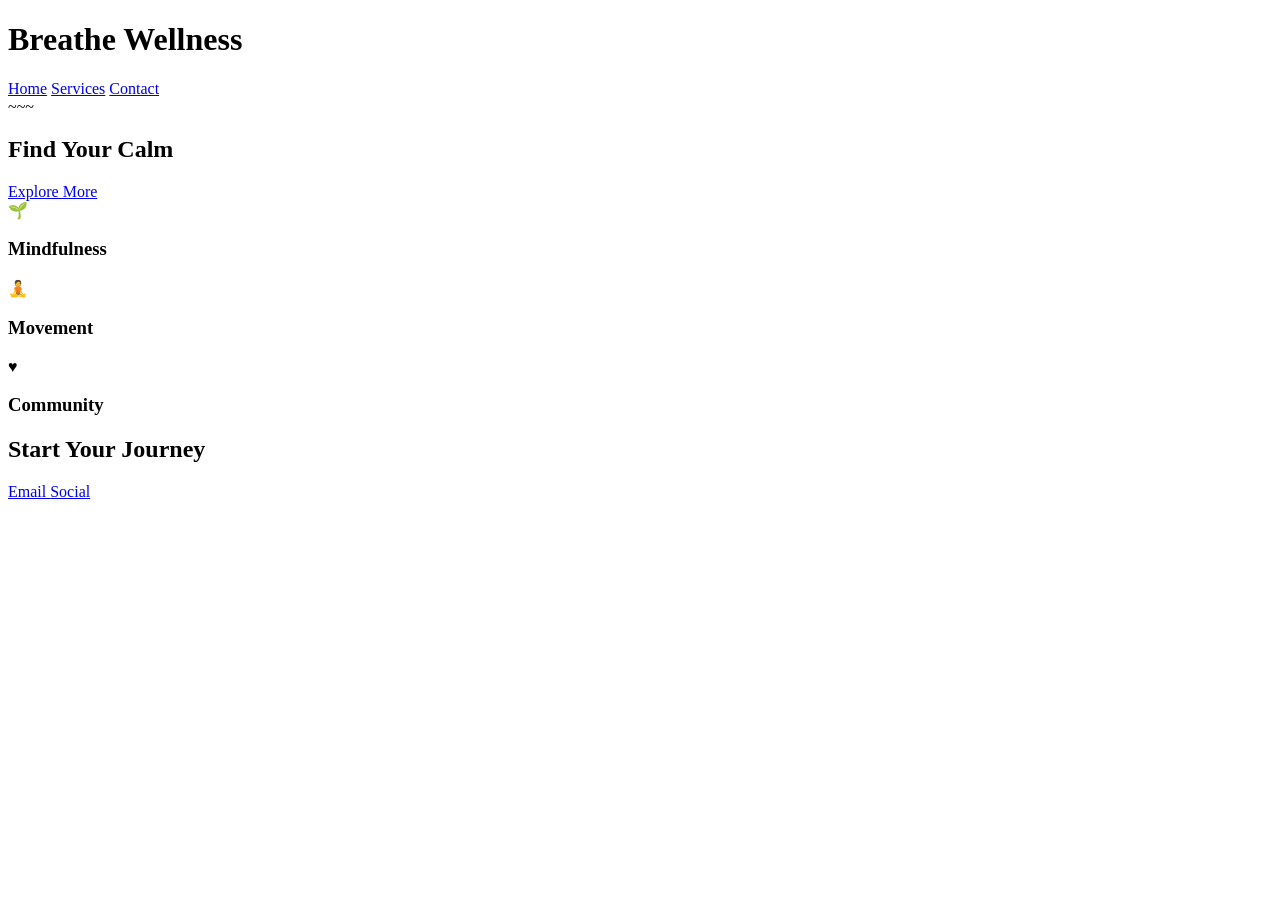
==== index.html @ ddfc66f2 "Create index.html" ====
<!DOCTYPE html>
<html lang="en">
<head>
    <meta charset="UTF-8">
    <meta name="viewport" content="width=device-width, initial-scale=1.0">
    <title>Breathe Wellness</title>
    <link rel="stylesheet" href="style.css">
</head>

<body>

    <div class="website">

        <!-- NAVBAR -->
        <header class="navbar">
            <h1 class="logo">Breathe Wellness</h1>

            <nav>
                <a href="#home">Home</a>
                <a href="#services">Services</a>
                <a href="#contact">Contact</a>
            </nav>
        </header>

        <!-- HERO SECTION -->
        <section class="hero" id="home">

            <div class="hero-logo">
                <div class="circle">
                    <span class="leaf leaf1"></span>
                    <span class="leaf leaf2"></span>
                    <span class="leaf leaf3"></span>
                    <span class="leaf leaf4"></span>
                    <span class="leaf leaf5"></span>
                    <span class="leaf leaf6"></span>

                    <div class="waves">
                        ~~~
                    </div>
                </div>
            </div>

            <div class="hero-content">
                <h2>Find Your Calm</h2>
                <a href="#services" class="explore-button">
                    Explore More
                </a>
            </div>

        </section>

        <!-- SERVICES -->
        <section class="services" id="services">

            <div class="service-card">
                <div class="icon">🌱</div>
                <h3>Mindfulness</h3>
            </div>

            <div class="service-card">
                <div class="icon">🧘</div>
                <h3>Movement</h3>
            </div>

            <div class="service-card">
                <div class="icon">♥</div>
                <h3>Community</h3>
            </div>

        </section>

        <!-- FOOTER -->
        <footer class="footer" id="contact">

            <h2>Start Your Journey</h2>

            <div class="footer-buttons">
                <a href="mailto:hello@breathewellness.com">
                    Email
                </a>

                <a href="#">
                    Social
                </a>
            </div>

        </footer>
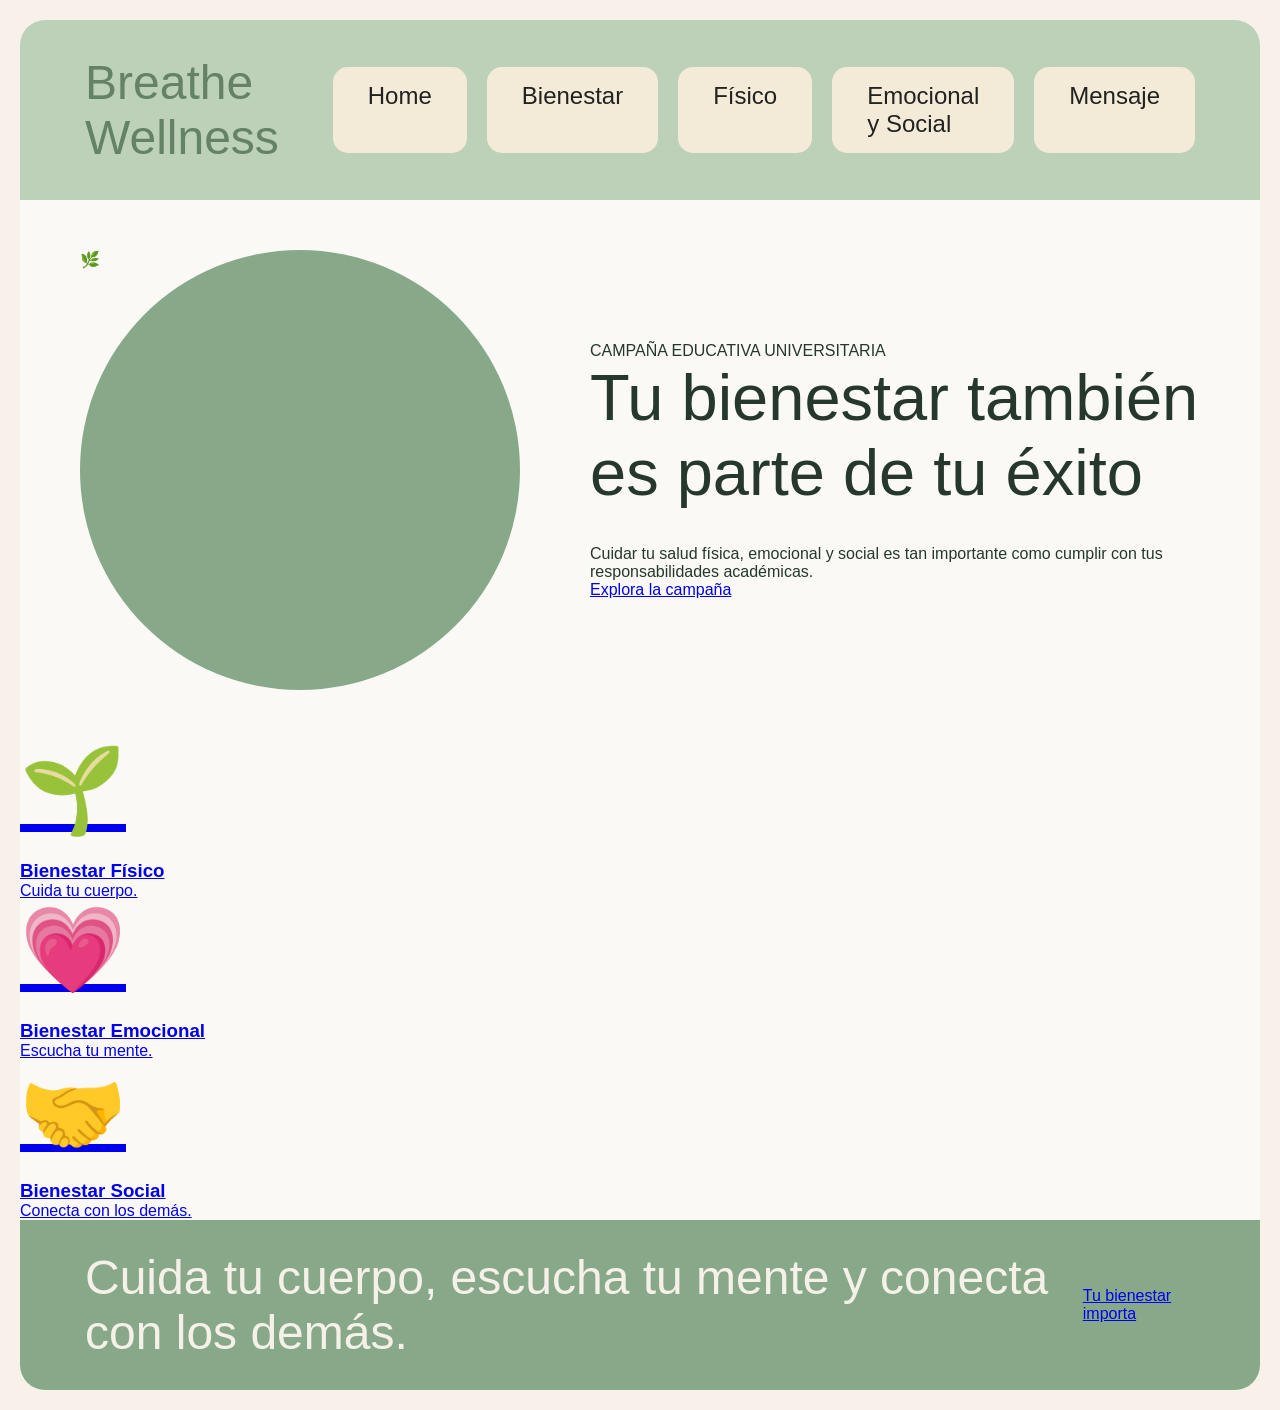
==== commit d238fe9e: "Update index.html" ====
--- a/index.html
+++ b/index.html
@@ -1,87 +1,80 @@
 <!DOCTYPE html>
-<html lang="en">
+<html lang="es">
 <head>
     <meta charset="UTF-8">
     <meta name="viewport" content="width=device-width, initial-scale=1.0">
-    <title>Breathe Wellness</title>
+    <title>Breathe Wellness | Inicio</title>
     <link rel="stylesheet" href="style.css">
 </head>
-
 <body>
 
-    <div class="website">
+<div class="website">
 
-        <!-- NAVBAR -->
-        <header class="navbar">
-            <h1 class="logo">Breathe Wellness</h1>
+    <header class="navbar">
+        <h1 class="logo">Breathe Wellness</h1>
 
-            <nav>
-                <a href="#home">Home</a>
-                <a href="#services">Services</a>
-                <a href="#contact">Contact</a>
-            </nav>
-        </header>
+        <nav>
+            <a href="index.html">Home</a>
+            <a href="bienestar.html">Bienestar</a>
+            <a href="fisico.html">Físico</a>
+            <a href="emocional.html">Emocional y Social</a>
+            <a href="mensaje.html">Mensaje</a>
+        </nav>
+    </header>
 
-        <!-- HERO SECTION -->
-        <section class="hero" id="home">
+    <section class="hero">
 
-            <div class="hero-logo">
-                <div class="circle">
-                    <span class="leaf leaf1"></span>
-                    <span class="leaf leaf2"></span>
-                    <span class="leaf leaf3"></span>
-                    <span class="leaf leaf4"></span>
-                    <span class="leaf leaf5"></span>
-                    <span class="leaf leaf6"></span>
+        <div class="hero-logo">
+            <div class="circle">
+                🌿
+            </div>
+        </div>
 
-                    <div class="waves">
-                        ~~~
-                    </div>
-                </div>
-            </div>
+        <div class="hero-content">
+            <p class="subtitle">CAMPAÑA EDUCATIVA UNIVERSITARIA</p>
 
-            <div class="hero-content">
-                <h2>Find Your Calm</h2>
-                <a href="#services" class="explore-button">
-                    Explore More
-                </a>
-            </div>
+            <h2>Tu bienestar también es parte de tu éxito</h2>
 
-        </section>
+            <p>
+                Cuidar tu salud física, emocional y social es tan importante
+                como cumplir con tus responsabilidades académicas.
+            </p>
 
-        <!-- SERVICES -->
-        <section class="services" id="services">
+            <a href="bienestar.html" class="button">
+                Explora la campaña
+            </a>
+        </div>
 
-            <div class="service-card">
-                <div class="icon">🌱</div>
-                <h3>Mindfulness</h3>
-            </div>
+    </section>
 
-            <div class="service-card">
-                <div class="icon">🧘</div>
-                <h3>Movement</h3>
-            </div>
+    <section class="cards">
 
-            <div class="service-card">
-                <div class="icon">♥</div>
-                <h3>Community</h3>
-            </div>
+        <a href="fisico.html" class="card">
+            <div class="icon">🌱</div>
+            <h3>Bienestar Físico</h3>
+            <p>Cuida tu cuerpo.</p>
+        </a>
 
-        </section>
+        <a href="emocional.html" class="card">
+            <div class="icon">💗</div>
+            <h3>Bienestar Emocional</h3>
+            <p>Escucha tu mente.</p>
+        </a>
 
-        <!-- FOOTER -->
-        <footer class="footer" id="contact">
+        <a href="emocional.html" class="card">
+            <div class="icon">🤝</div>
+            <h3>Bienestar Social</h3>
+            <p>Conecta con los demás.</p>
+        </a>
 
-            <h2>Start Your Journey</h2>
+    </section>
 
-            <div class="footer-buttons">
-                <a href="mailto:hello@breathewellness.com">
-                    Email
-                </a>
+    <footer class="footer">
+        <h2>Cuida tu cuerpo, escucha tu mente y conecta con los demás.</h2>
+        <a href="mensaje.html" class="button">Tu bienestar importa</a>
+    </footer>
 
-                <a href="#">
-                    Social
-                </a>
-            </div>
+</div>
 
-        </footer>
+</body>
+</html>
--- a/style.css
+++ b/style.css
@@ -0,0 +1,314 @@
+
+/* GENERAL */
+* {
+    margin: 0;
+    padding: 0;
+    box-sizing: border-box;
+}
+
+body {
+    background-color: #f7f1e9;
+    font-family: Arial, Helvetica, sans-serif;
+    color: #26382b;
+    padding: 20px;
+}
+
+.website {
+    max-width: 1250px;
+    margin: auto;
+    background-color: #faf9f5;
+    border-radius: 25px;
+    overflow: hidden;
+}
+
+/* NAVBAR */
+.navbar {
+    background-color: #bdd1b9;
+    padding: 35px 65px;
+    display: flex;
+    justify-content: space-between;
+    align-items: center;
+}
+
+.logo {
+    font-size: 48px;
+    color: #648267;
+    font-weight: normal;
+}
+
+.navbar nav {
+    display: flex;
+    gap: 20px;
+}
+
+.navbar nav a {
+    text-decoration: none;
+    color: #222;
+    background-color: #f4ead8;
+    padding: 15px 35px;
+    border-radius: 15px;
+    font-size: 24px;
+    transition: 0.3s;
+}
+
+.navbar nav a:hover {
+    background-color: #91ad91;
+    color: white;
+}
+
+/* HERO */
+.hero {
+    display: flex;
+    align-items: center;
+    justify-content: center;
+    gap: 70px;
+    padding: 50px 60px;
+    min-height: 520px;
+}
+
+.hero-logo {
+    display: flex;
+    justify-content: center;
+    align-items: center;
+}
+
+.circle {
+    width: 440px;
+    height: 440px;
+    background-color: #88a88a;
+    border-radius: 50%;
+    position: relative;
+}
+
+/* LEAVES */
+.leaf {
+    position: absolute;
+    width: 65px;
+    height: 110px;
+    background-color: #c4d8b9;
+    border-radius: 100% 0 100% 0;
+}
+
+.leaf1 {
+    top: 65px;
+    left: 130px;
+    transform: rotate(-35deg);
+}
+
+.leaf2 {
+    top: 60px;
+    left: 210px;
+    transform: rotate(15deg);
+}
+
+.leaf3 {
+    top: 170px;
+    left: 100px;
+    background-color: #547958;
+    transform: rotate(-65deg);
+}
+
+.leaf4 {
+    top: 185px;
+    left: 190px;
+    background-color: #547958;
+    transform: rotate(35deg);
+}
+
+.leaf5 {
+    top: 250px;
+    left: 100px;
+    background-color: #547958;
+    transform: rotate(-75deg);
+}
+
+.leaf6 {
+    top: 260px;
+    left: 190px;
+    background-color: #c4d8b9;
+    transform: rotate(45deg);
+}
+
+/* WAVES */
+.waves {
+    position: absolute;
+    top: 130px;
+    right: -35px;
+    font-size: 100px;
+    color: #d8e5cf;
+    font-weight: bold;
+    letter-spacing: -15px;
+}
+
+/* HERO TEXT */
+.hero-content {
+    text-align: left;
+}
+
+.hero-content h2 {
+    font-size: 65px;
+    font-weight: normal;
+    margin-bottom: 35px;
+    color: #26382b;
+}
+
+.explore-button {
+    display: inline-block;
+    background-color: #88a88a;
+    color: white;
+    text-decoration: none;
+    padding: 20px 50px;
+    border-radius: 15px;
+    font-size: 25px;
+    transition: 0.3s;
+}
+
+.explore-button:hover {
+    background-color: #66876a;
+    transform: translateY(-3px);
+}
+
+/* SERVICES */
+.services {
+    display: flex;
+    justify-content: center;
+    gap: 45px;
+    padding: 10px 60px 40px;
+}
+
+.service-card {
+    flex: 1;
+    background-color: #f3ead9;
+    border-radius: 35px;
+    min-height: 250px;
+    display: flex;
+    flex-direction: column;
+    justify-content: center;
+    align-items: center;
+    transition: 0.3s;
+}
+
+.service-card:hover {
+    transform: translateY(-5px);
+}
+
+.icon {
+    font-size: 85px;
+    color: #88a88a;
+    margin-bottom: 20px;
+}
+
+.service-card h3 {
+    font-size: 35px;
+    font-weight: normal;
+    color: #222;
+}
+
+/* FOOTER */
+.footer {
+    background-color: #88a88a;
+    display: flex;
+    justify-content: space-between;
+    align-items: center;
+    padding: 30px 65px;
+}
+
+.footer h2 {
+    color: #f5f1e8;
+    font-size: 48px;
+    font-weight: normal;
+}
+
+.footer-buttons {
+    display: flex;
+    gap: 25px;
+}
+
+.footer-buttons a {
+    text-decoration: none;
+    color: #222;
+    background-color: #f3ead9;
+    padding: 15px 50px;
+    border-radius: 15px;
+    font-size: 25px;
+    transition: 0.3s;
+}
+
+.footer-buttons a:hover {
+    background-color: #d9e5d2;
+}
+
+/* RESPONSIVE */
+@media (max-width: 900px) {
+
+    .navbar {
+        flex-direction: column;
+        gap: 25px;
+        padding: 30px;
+    }
+
+    .logo {
+        font-size: 35px;
+        text-align: center;
+    }
+
+    .navbar nav {
+        flex-wrap: wrap;
+        justify-content: center;
+    }
+
+    .navbar nav a {
+        font-size: 18px;
+        padding: 12px 20px;
+    }
+
+    .hero {
+        flex-direction: column;
+        padding: 40px 20px;
+        gap: 35px;
+    }
+
+    .circle {
+        width: 300px;
+        height: 300px;
+    }
+
+    .hero-content {
+        text-align: center;
+    }
+
+    .hero-content h2 {
+        font-size: 40px;
+    }
+
+    .services {
+        flex-direction: column;
+        padding: 20px;
+        gap: 20px;
+    }
+
+    .service-card {
+        min-height: 200px;
+    }
+
+    .footer {
+        flex-direction: column;
+        gap: 25px;
+        text-align: center;
+        padding: 30px 20px;
+    }
+
+    .footer h2 {
+        font-size: 35px;
+    }
+
+    .footer-buttons {
+        flex-wrap: wrap;
+        justify-content: center;
+    }
+
+    .footer-buttons a {
+        font-size: 18px;
+        padding: 15px 30px;
+    }
+}
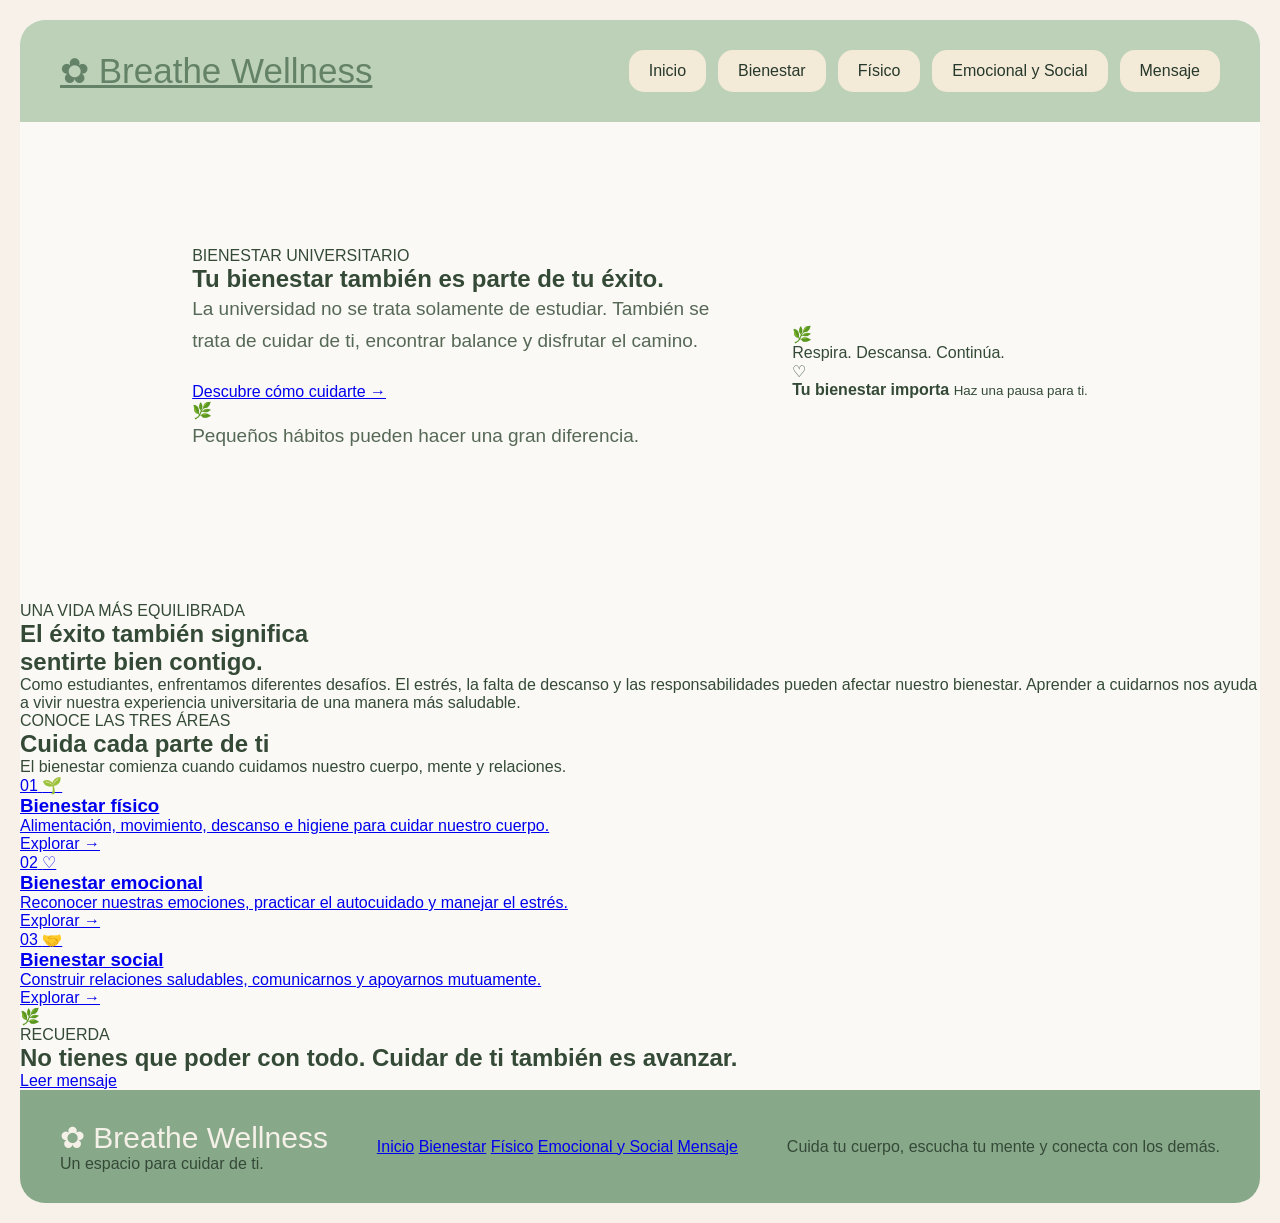
==== commit 24a549f7: "Update index.html" ====
--- a/index.html
+++ b/index.html
@@ -1,20 +1,25 @@
+
 <!DOCTYPE html>
 <html lang="es">
 <head>
     <meta charset="UTF-8">
     <meta name="viewport" content="width=device-width, initial-scale=1.0">
-    <title>Breathe Wellness | Inicio</title>
+    <title>Breathe Wellness</title>
     <link rel="stylesheet" href="style.css">
 </head>
 <body>
 
 <div class="website">
 
+    <!-- NAVBAR -->
     <header class="navbar">
-        <h1 class="logo">Breathe Wellness</h1>
+        <a href="index.html" class="logo">
+            <span class="logo-icon">✿</span>
+            Breathe Wellness
+        </a>
 
         <nav>
-            <a href="index.html">Home</a>
+            <a class="active" href="index.html">Inicio</a>
             <a href="bienestar.html">Bienestar</a>
             <a href="fisico.html">Físico</a>
             <a href="emocional.html">Emocional y Social</a>
@@ -22,59 +27,186 @@
         </nav>
     </header>
 
+    <!-- HERO -->
     <section class="hero">
 
-        <div class="hero-logo">
-            <div class="circle">
-                🌿
+        <div class="hero-content">
+
+            <span class="eyebrow">
+                BIENESTAR UNIVERSITARIO
+            </span>
+
+            <h1>
+                Tu bienestar también es
+                <span>parte de tu éxito.</span>
+            </h1>
+
+            <p>
+                La universidad no se trata solamente de estudiar.
+                También se trata de cuidar de ti, encontrar balance
+                y disfrutar el camino.
+            </p>
+
+            <a href="bienestar.html" class="primary-button">
+                Descubre cómo cuidarte
+                <span>→</span>
+            </a>
+
+            <div class="hero-note">
+                <span>🌿</span>
+                <p>Pequeños hábitos pueden hacer una gran diferencia.</p>
             </div>
-        </div>
-
-        <div class="hero-content">
-            <p class="subtitle">CAMPAÑA EDUCATIVA UNIVERSITARIA</p>
-
-            <h2>Tu bienestar también es parte de tu éxito</h2>
-
-            <p>
-                Cuidar tu salud física, emocional y social es tan importante
-                como cumplir con tus responsabilidades académicas.
-            </p>
-
-            <a href="bienestar.html" class="button">
-                Explora la campaña
-            </a>
-        </div>
-
-    </section>
-
-    <section class="cards">
-
-        <a href="fisico.html" class="card">
-            <div class="icon">🌱</div>
-            <h3>Bienestar Físico</h3>
-            <p>Cuida tu cuerpo.</p>
+
+        </div>
+
+        <div class="hero-visual">
+            <div class="hero-image-card">
+                <div class="hero-image-placeholder">
+                    <div class="plant-art">🌿</div>
+                    <div class="image-message">
+                        <span>Respira.</span>
+                        <span>Descansa.</span>
+                        <span>Continúa.</span>
+                    </div>
+                </div>
+
+                <div class="floating-card">
+                    <span class="floating-icon">♡</span>
+                    <div>
+                        <strong>Tu bienestar importa</strong>
+                        <small>Haz una pausa para ti.</small>
+                    </div>
+                </div>
+            </div>
+        </div>
+
+    </section>
+
+    <!-- INTRODUCTION -->
+    <section class="intro-section">
+
+        <div class="section-heading">
+            <span class="eyebrow">UNA VIDA MÁS EQUILIBRADA</span>
+            <h2>El éxito también significa<br>sentirte bien contigo.</h2>
+        </div>
+
+        <p class="intro-text">
+            Como estudiantes, enfrentamos diferentes desafíos.
+            El estrés, la falta de descanso y las responsabilidades
+            pueden afectar nuestro bienestar. Aprender a cuidarnos
+            nos ayuda a vivir nuestra experiencia universitaria
+            de una manera más saludable.
+        </p>
+
+    </section>
+
+    <!-- WELLNESS AREAS -->
+    <section class="wellness-section">
+
+        <div class="section-heading">
+            <span class="eyebrow">CONOCE LAS TRES ÁREAS</span>
+            <h2>Cuida cada parte de ti</h2>
+            <p>El bienestar comienza cuando cuidamos nuestro cuerpo, mente y relaciones.</p>
+        </div>
+
+        <div class="wellness-grid">
+
+            <a href="fisico.html" class="wellness-card card-green">
+                <div class="card-top">
+                    <span class="card-number">01</span>
+                    <span class="card-emoji">🌱</span>
+                </div>
+
+                <h3>Bienestar físico</h3>
+
+                <p>
+                    Alimentación, movimiento, descanso
+                    e higiene para cuidar nuestro cuerpo.
+                </p>
+
+                <span class="card-arrow">Explorar →</span>
+            </a>
+
+            <a href="emocional.html" class="wellness-card card-pink">
+                <div class="card-top">
+                    <span class="card-number">02</span>
+                    <span class="card-emoji">♡</span>
+                </div>
+
+                <h3>Bienestar emocional</h3>
+
+                <p>
+                    Reconocer nuestras emociones,
+                    practicar el autocuidado y manejar el estrés.
+                </p>
+
+                <span class="card-arrow">Explorar →</span>
+            </a>
+
+            <a href="emocional.html" class="wellness-card card-yellow">
+                <div class="card-top">
+                    <span class="card-number">03</span>
+                    <span class="card-emoji">🤝</span>
+                </div>
+
+                <h3>Bienestar social</h3>
+
+                <p>
+                    Construir relaciones saludables,
+                    comunicarnos y apoyarnos mutuamente.
+                </p>
+
+                <span class="card-arrow">Explorar →</span>
+            </a>
+
+        </div>
+
+    </section>
+
+    <!-- CAMPAIGN MESSAGE -->
+    <section class="campaign-banner">
+
+        <div class="banner-icon">🌿</div>
+
+        <div>
+            <span class="eyebrow">RECUERDA</span>
+
+            <h2>
+                No tienes que poder con todo.
+                Cuidar de ti también es avanzar.
+            </h2>
+        </div>
+
+        <a href="mensaje.html" class="secondary-button">
+            Leer mensaje
         </a>
 
-        <a href="emocional.html" class="card">
-            <div class="icon">💗</div>
-            <h3>Bienestar Emocional</h3>
-            <p>Escucha tu mente.</p>
-        </a>
-
-        <a href="emocional.html" class="card">
-            <div class="icon">🤝</div>
-            <h3>Bienestar Social</h3>
-            <p>Conecta con los demás.</p>
-        </a>
-
-    </section>
-
+    </section>
+
+    <!-- FOOTER -->
     <footer class="footer">
-        <h2>Cuida tu cuerpo, escucha tu mente y conecta con los demás.</h2>
-        <a href="mensaje.html" class="button">Tu bienestar importa</a>
+
+        <div class="footer-brand">
+            <h2>✿ Breathe Wellness</h2>
+            <p>Un espacio para cuidar de ti.</p>
+        </div>
+
+        <div class="footer-links">
+            <a href="index.html">Inicio</a>
+            <a href="bienestar.html">Bienestar</a>
+            <a href="fisico.html">Físico</a>
+            <a href="emocional.html">Emocional y Social</a>
+            <a href="mensaje.html">Mensaje</a>
+        </div>
+
+        <div class="footer-bottom">
+            <p>Cuida tu cuerpo, escucha tu mente y conecta con los demás.</p>
+        </div>
+
     </footer>
 
 </div>
 
 </body>
 </html>
+
--- a/style.css
+++ b/style.css
@@ -6,10 +6,14 @@
     box-sizing: border-box;
 }
 
+html {
+    scroll-behavior: smooth;
+}
+
 body {
     background-color: #f7f1e9;
     font-family: Arial, Helvetica, sans-serif;
-    color: #26382b;
+    color: #344a37;
     padding: 20px;
 }
 
@@ -24,46 +28,49 @@
 /* NAVBAR */
 .navbar {
     background-color: #bdd1b9;
-    padding: 35px 65px;
+    padding: 30px 40px;
     display: flex;
     justify-content: space-between;
     align-items: center;
+    flex-wrap: wrap;
+    gap: 20px;
 }
 
 .logo {
-    font-size: 48px;
+    font-size: 35px;
     color: #648267;
     font-weight: normal;
 }
 
 .navbar nav {
     display: flex;
-    gap: 20px;
+    gap: 12px;
+    flex-wrap: wrap;
 }
 
 .navbar nav a {
     text-decoration: none;
-    color: #222;
+    color: #26382b;
     background-color: #f4ead8;
-    padding: 15px 35px;
+    padding: 12px 20px;
     border-radius: 15px;
-    font-size: 24px;
+    font-size: 16px;
     transition: 0.3s;
 }
 
 .navbar nav a:hover {
-    background-color: #91ad91;
+    background-color: #88a88a;
     color: white;
 }
 
-/* HERO */
+/* HERO HOME */
 .hero {
     display: flex;
     align-items: center;
     justify-content: center;
-    gap: 70px;
-    padding: 50px 60px;
-    min-height: 520px;
+    gap: 50px;
+    padding: 60px;
+    min-height: 480px;
 }
 
 .hero-logo {
@@ -73,135 +80,205 @@
 }
 
 .circle {
-    width: 440px;
-    height: 440px;
+    width: 350px;
+    height: 350px;
     background-color: #88a88a;
     border-radius: 50%;
-    position: relative;
-}
-
-/* LEAVES */
-.leaf {
-    position: absolute;
-    width: 65px;
-    height: 110px;
-    background-color: #c4d8b9;
-    border-radius: 100% 0 100% 0;
-}
-
-.leaf1 {
-    top: 65px;
-    left: 130px;
-    transform: rotate(-35deg);
-}
-
-.leaf2 {
-    top: 60px;
-    left: 210px;
-    transform: rotate(15deg);
-}
-
-.leaf3 {
-    top: 170px;
-    left: 100px;
-    background-color: #547958;
-    transform: rotate(-65deg);
-}
-
-.leaf4 {
-    top: 185px;
-    left: 190px;
-    background-color: #547958;
-    transform: rotate(35deg);
-}
-
-.leaf5 {
-    top: 250px;
-    left: 100px;
-    background-color: #547958;
-    transform: rotate(-75deg);
-}
-
-.leaf6 {
-    top: 260px;
-    left: 190px;
-    background-color: #c4d8b9;
-    transform: rotate(45deg);
-}
-
-/* WAVES */
-.waves {
-    position: absolute;
-    top: 130px;
-    right: -35px;
-    font-size: 100px;
-    color: #d8e5cf;
-    font-weight: bold;
-    letter-spacing: -15px;
-}
-
-/* HERO TEXT */
+    display: flex;
+    justify-content: center;
+    align-items: center;
+    font-size: 150px;
+}
+
 .hero-content {
-    text-align: left;
+    max-width: 550px;
+}
+
+.subtitle {
+    font-size: 14px;
+    letter-spacing: 3px;
+    color: #789278;
+    margin-bottom: 20px;
 }
 
 .hero-content h2 {
-    font-size: 65px;
-    font-weight: normal;
-    margin-bottom: 35px;
-    color: #26382b;
-}
-
-.explore-button {
+    font-size: 52px;
+    font-weight: normal;
+    color: #344a37;
+    margin-bottom: 25px;
+}
+
+.hero-content p {
+    font-size: 19px;
+    line-height: 1.7;
+    color: #566856;
+    margin-bottom: 25px;
+}
+
+/* BUTTON */
+.button {
     display: inline-block;
     background-color: #88a88a;
     color: white;
     text-decoration: none;
-    padding: 20px 50px;
+    padding: 15px 30px;
     border-radius: 15px;
-    font-size: 25px;
+    font-size: 18px;
     transition: 0.3s;
 }
 
-.explore-button:hover {
+.button:hover {
     background-color: #66876a;
     transform: translateY(-3px);
 }
 
-/* SERVICES */
-.services {
+/* CARDS */
+.cards {
     display: flex;
     justify-content: center;
-    gap: 45px;
-    padding: 10px 60px 40px;
-}
-
-.service-card {
+    gap: 25px;
+    padding: 20px 50px 50px;
+}
+
+.card {
     flex: 1;
     background-color: #f3ead9;
-    border-radius: 35px;
-    min-height: 250px;
+    border-radius: 30px;
+    padding: 35px 25px;
+    text-align: center;
+    text-decoration: none;
+    color: inherit;
+    transition: 0.3s;
+}
+
+.card:hover {
+    transform: translateY(-7px);
+}
+
+.icon {
+    font-size: 65px;
+    margin-bottom: 20px;
+}
+
+.card h3 {
+    font-size: 25px;
+    font-weight: normal;
+    margin-bottom: 15px;
+    color: #547457;
+}
+
+.card p {
+    font-size: 17px;
+    line-height: 1.7;
+    margin-bottom: 15px;
+}
+
+.card-link {
+    color: #648267;
+    font-weight: bold;
+    text-decoration: none;
+}
+
+/* PAGE HERO */
+.page-hero {
+    text-align: center;
+    padding: 70px 60px;
+    background-color: #e9efe5;
+}
+
+.page-hero h2 {
+    font-size: 48px;
+    font-weight: normal;
+    color: #547457;
+    margin-bottom: 25px;
+}
+
+.page-hero p:not(.subtitle) {
+    font-size: 20px;
+    line-height: 1.8;
+    max-width: 850px;
+    margin: auto;
+    color: #566856;
+}
+
+/* STRATEGY BOXES */
+.strategy-container {
     display: flex;
     flex-direction: column;
-    justify-content: center;
-    align-items: center;
-    transition: 0.3s;
-}
-
-.service-card:hover {
-    transform: translateY(-5px);
-}
-
-.icon {
-    font-size: 85px;
-    color: #88a88a;
-    margin-bottom: 20px;
-}
-
-.service-card h3 {
+    gap: 25px;
+    padding: 50px 60px;
+}
+
+.strategy-box {
+    background-color: #f3ead9;
+    border-radius: 25px;
+    padding: 30px 40px;
+    border-left: 8px solid #88a88a;
+}
+
+.strategy-box h3 {
+    font-size: 27px;
+    font-weight: normal;
+    color: #547457;
+    margin-bottom: 15px;
+}
+
+.strategy-box p {
+    font-size: 18px;
+    line-height: 1.8;
+    color: #536453;
+}
+
+.emotional-box {
+    border-left-color: #d7a6a6;
+    background-color: #f3e5df;
+}
+
+.social-box {
+    border-left-color: #88a88a;
+    background-color: #e4e9e3;
+}
+
+/* QUOTE */
+.quote {
+    background-color: #bdd1b9;
+    padding: 55px 40px;
+    text-align: center;
+}
+
+.quote h2 {
     font-size: 35px;
     font-weight: normal;
-    color: #222;
+    line-height: 1.5;
+    color: #4e6d51;
+}
+
+/* MESSAGE PAGE */
+.message-card {
+    padding: 60px 80px;
+    text-align: center;
+}
+
+.message-icon {
+    font-size: 80px;
+    margin-bottom: 30px;
+}
+
+.message-card p {
+    max-width: 900px;
+    margin: 20px auto;
+    font-size: 20px;
+    line-height: 1.9;
+    color: #566856;
+}
+
+.message-card h2 {
+    max-width: 850px;
+    margin: 40px auto 0;
+    font-size: 35px;
+    font-weight: normal;
+    line-height: 1.5;
+    color: #547457;
 }
 
 /* FOOTER */
@@ -210,105 +287,110 @@
     display: flex;
     justify-content: space-between;
     align-items: center;
-    padding: 30px 65px;
+    padding: 30px 40px;
+    flex-wrap: wrap;
+    gap: 20px;
 }
 
 .footer h2 {
     color: #f5f1e8;
-    font-size: 48px;
-    font-weight: normal;
-}
-
-.footer-buttons {
-    display: flex;
-    gap: 25px;
-}
-
-.footer-buttons a {
-    text-decoration: none;
-    color: #222;
-    background-color: #f3ead9;
-    padding: 15px 50px;
-    border-radius: 15px;
-    font-size: 25px;
-    transition: 0.3s;
-}
-
-.footer-buttons a:hover {
-    background-color: #d9e5d2;
+    font-size: 30px;
+    font-weight: normal;
 }
 
 /* RESPONSIVE */
 @media (max-width: 900px) {
 
+    body {
+        padding: 10px;
+    }
+
     .navbar {
         flex-direction: column;
-        gap: 25px;
-        padding: 30px;
+        text-align: center;
+        padding: 25px;
     }
 
     .logo {
-        font-size: 35px;
-        text-align: center;
+        font-size: 30px;
     }
 
     .navbar nav {
-        flex-wrap: wrap;
         justify-content: center;
-    }
-
-    .navbar nav a {
-        font-size: 18px;
-        padding: 12px 20px;
     }
 
     .hero {
         flex-direction: column;
-        padding: 40px 20px;
-        gap: 35px;
+        text-align: center;
+        padding: 40px 25px;
     }
 
     .circle {
-        width: 300px;
-        height: 300px;
-    }
-
-    .hero-content {
-        text-align: center;
+        width: 250px;
+        height: 250px;
+        font-size: 110px;
     }
 
     .hero-content h2 {
-        font-size: 40px;
-    }
-
-    .services {
+        font-size: 38px;
+    }
+
+    .cards {
         flex-direction: column;
         padding: 20px;
-        gap: 20px;
-    }
-
-    .service-card {
-        min-height: 200px;
+    }
+
+    .page-hero {
+        padding: 45px 25px;
+    }
+
+    .page-hero h2 {
+        font-size: 35px;
+    }
+
+    .page-hero p:not(.subtitle) {
+        font-size: 17px;
+    }
+
+    .strategy-container {
+        padding: 25px;
+    }
+
+    .strategy-box {
+        padding: 25px;
+    }
+
+    .strategy-box h3 {
+        font-size: 23px;
+    }
+
+    .strategy-box p {
+        font-size: 17px;
+    }
+
+    .quote h2 {
+        font-size: 28px;
+    }
+
+    .message-card {
+        padding: 40px 25px;
+    }
+
+    .message-card p {
+        font-size: 17px;
+    }
+
+    .message-card h2 {
+        font-size: 28px;
     }
 
     .footer {
         flex-direction: column;
-        gap: 25px;
         text-align: center;
-        padding: 30px 20px;
+        padding: 30px 25px;
     }
 
     .footer h2 {
-        font-size: 35px;
-    }
-
-    .footer-buttons {
-        flex-wrap: wrap;
-        justify-content: center;
-    }
-
-    .footer-buttons a {
-        font-size: 18px;
-        padding: 15px 30px;
-    }
-}
+        font-size: 25px;
+    }
+}
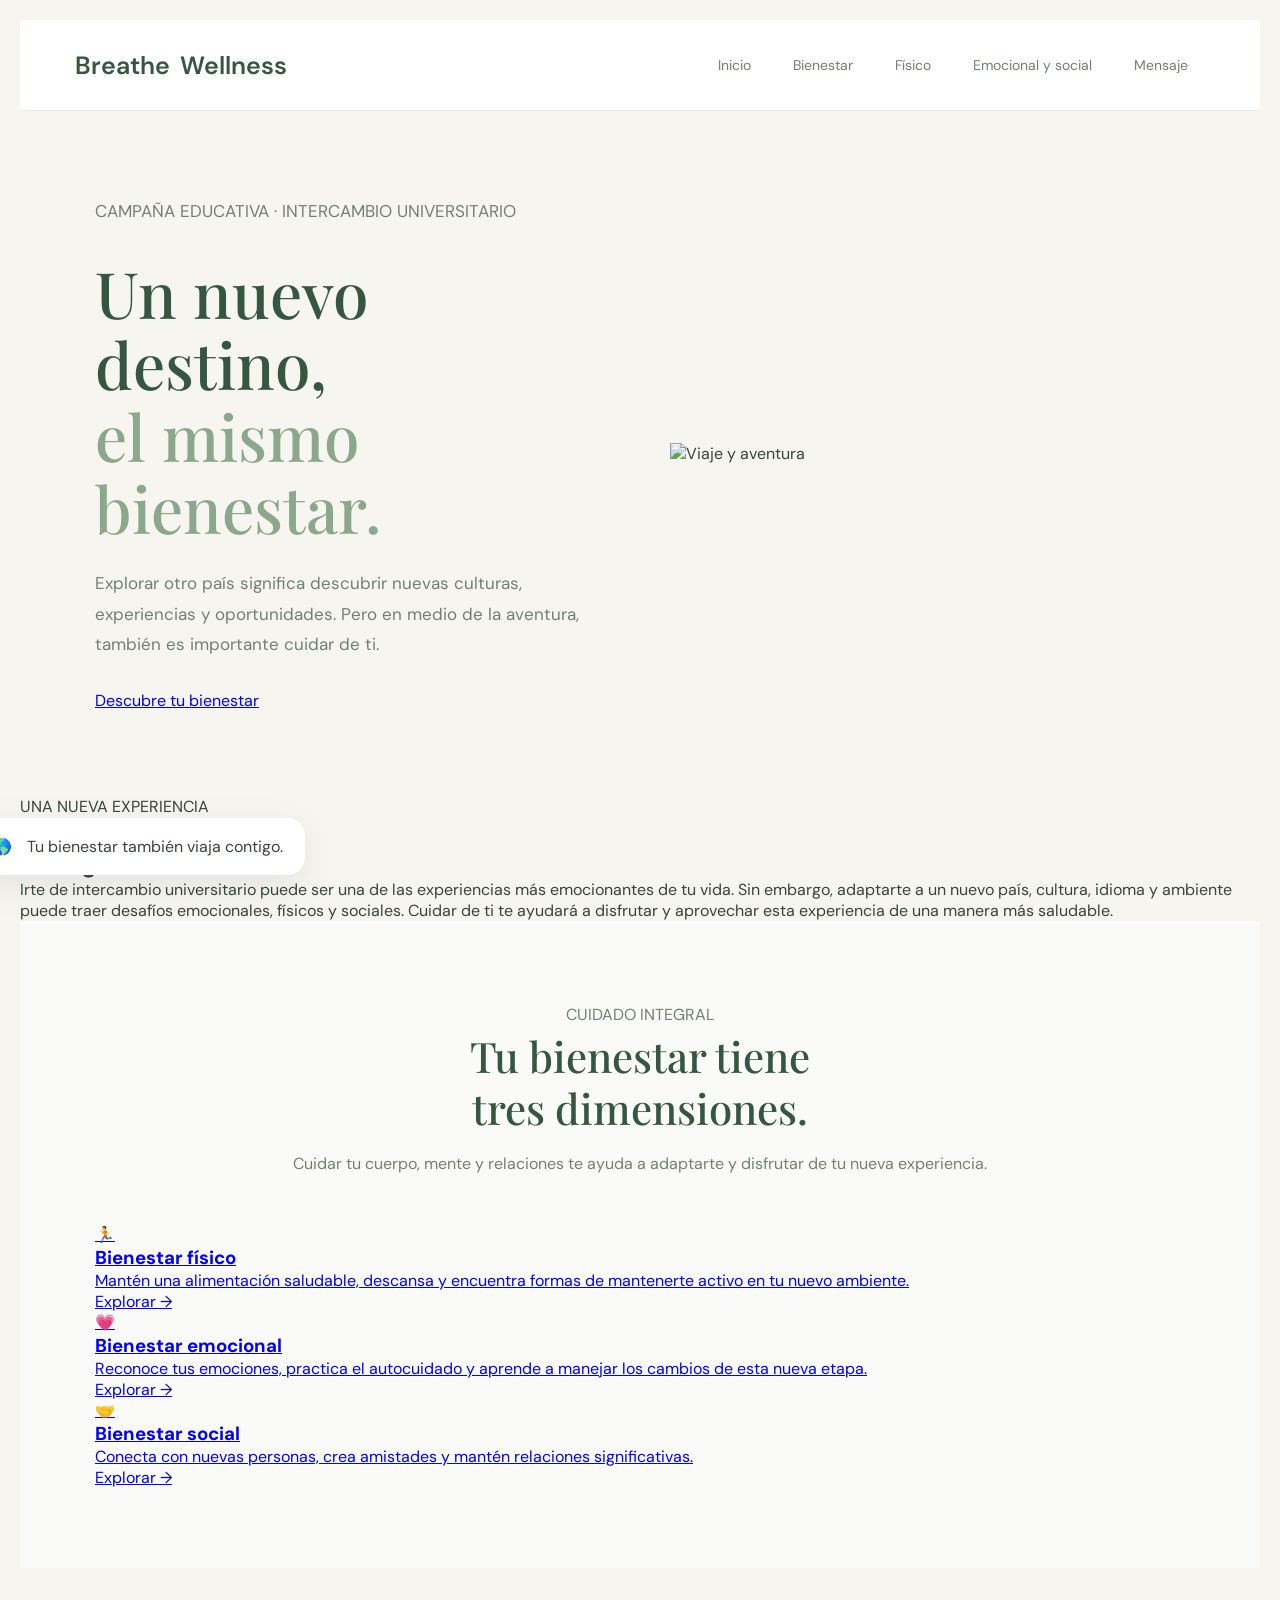
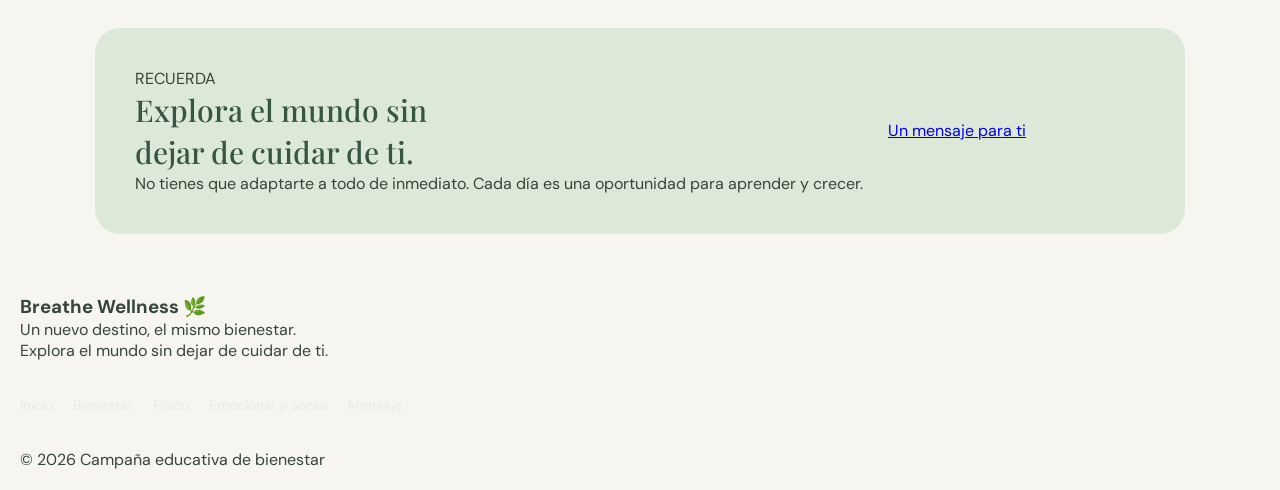
==== commit e962025d: "Update index.html" ====
--- a/index.html
+++ b/index.html
@@ -4,209 +4,138 @@
 <head>
     <meta charset="UTF-8">
     <meta name="viewport" content="width=device-width, initial-scale=1.0">
-    <title>Breathe Wellness</title>
+    <title>Un nuevo destino, el mismo bienestar</title>
     <link rel="stylesheet" href="style.css">
 </head>
 <body>
 
-<div class="website">
+<header class="navbar">
+    <a href="index.html" class="logo">Breathe <span>Wellness</span></a>
 
-    <!-- NAVBAR -->
-    <header class="navbar">
-        <a href="index.html" class="logo">
-            <span class="logo-icon">✿</span>
-            Breathe Wellness
+    <nav>
+        <a href="index.html">Inicio</a>
+        <a href="bienestar.html">Bienestar</a>
+        <a href="fisico.html">Físico</a>
+        <a href="emocional.html">Emocional y social</a>
+        <a href="mensaje.html">Mensaje</a>
+    </nav>
+</header>
+
+<section class="hero">
+    <div class="hero-content">
+        <p class="tag">CAMPAÑA EDUCATIVA · INTERCAMBIO UNIVERSITARIO</p>
+
+        <h1>Un nuevo destino,<br>
+        <span>el mismo bienestar.</span></h1>
+
+        <p>
+            Explorar otro país significa descubrir nuevas culturas,
+            experiencias y oportunidades. Pero en medio de la aventura,
+            también es importante cuidar de ti.
+        </p>
+
+        <a href="bienestar.html" class="btn">Descubre tu bienestar</a>
+    </div>
+
+    <div class="hero-image">
+        <div class="image-placeholder">
+            <img src="https://images.unsplash.com/photo-1488646953014-85cb44e25828?auto=format&fit=crop&w=1000&q=80"
+            alt="Viaje y aventura">
+        </div>
+
+        <div class="floating-card">
+            <span>🌎</span>
+            <p>Tu bienestar también viaja contigo.</p>
+        </div>
+    </div>
+</section>
+
+<section class="intro">
+    <p class="tag">UNA NUEVA EXPERIENCIA</p>
+    <h2>Tu aventura comienza<br> contigo.</h2>
+
+    <p>
+        Irte de intercambio universitario puede ser una de las experiencias
+        más emocionantes de tu vida. Sin embargo, adaptarte a un nuevo país,
+        cultura, idioma y ambiente puede traer desafíos emocionales, físicos
+        y sociales. Cuidar de ti te ayudará a disfrutar y aprovechar esta
+        experiencia de una manera más saludable.
+    </p>
+</section>
+
+<section class="wellness-section">
+    <div class="section-heading">
+        <p class="tag">CUIDADO INTEGRAL</p>
+        <h2>Tu bienestar tiene<br>tres dimensiones.</h2>
+        <p>
+            Cuidar tu cuerpo, mente y relaciones te ayuda a adaptarte
+            y disfrutar de tu nueva experiencia.
+        </p>
+    </div>
+
+    <div class="cards">
+
+        <a href="fisico.html" class="card physical-card">
+            <div class="card-icon">🏃</div>
+            <h3>Bienestar físico</h3>
+            <p>
+                Mantén una alimentación saludable, descansa y encuentra
+                formas de mantenerte activo en tu nuevo ambiente.
+            </p>
+            <span class="card-link">Explorar →</span>
         </a>
 
-        <nav>
-            <a class="active" href="index.html">Inicio</a>
-            <a href="bienestar.html">Bienestar</a>
-            <a href="fisico.html">Físico</a>
-            <a href="emocional.html">Emocional y Social</a>
-            <a href="mensaje.html">Mensaje</a>
-        </nav>
-    </header>
-
-    <!-- HERO -->
-    <section class="hero">
-
-        <div class="hero-content">
-
-            <span class="eyebrow">
-                BIENESTAR UNIVERSITARIO
-            </span>
-
-            <h1>
-                Tu bienestar también es
-                <span>parte de tu éxito.</span>
-            </h1>
-
+        <a href="emocional.html" class="card emotional-card">
+            <div class="card-icon">💗</div>
+            <h3>Bienestar emocional</h3>
             <p>
-                La universidad no se trata solamente de estudiar.
-                También se trata de cuidar de ti, encontrar balance
-                y disfrutar el camino.
+                Reconoce tus emociones, practica el autocuidado y
+                aprende a manejar los cambios de esta nueva etapa.
             </p>
-
-            <a href="bienestar.html" class="primary-button">
-                Descubre cómo cuidarte
-                <span>→</span>
-            </a>
-
-            <div class="hero-note">
-                <span>🌿</span>
-                <p>Pequeños hábitos pueden hacer una gran diferencia.</p>
-            </div>
-
-        </div>
-
-        <div class="hero-visual">
-            <div class="hero-image-card">
-                <div class="hero-image-placeholder">
-                    <div class="plant-art">🌿</div>
-                    <div class="image-message">
-                        <span>Respira.</span>
-                        <span>Descansa.</span>
-                        <span>Continúa.</span>
-                    </div>
-                </div>
-
-                <div class="floating-card">
-                    <span class="floating-icon">♡</span>
-                    <div>
-                        <strong>Tu bienestar importa</strong>
-                        <small>Haz una pausa para ti.</small>
-                    </div>
-                </div>
-            </div>
-        </div>
-
-    </section>
-
-    <!-- INTRODUCTION -->
-    <section class="intro-section">
-
-        <div class="section-heading">
-            <span class="eyebrow">UNA VIDA MÁS EQUILIBRADA</span>
-            <h2>El éxito también significa<br>sentirte bien contigo.</h2>
-        </div>
-
-        <p class="intro-text">
-            Como estudiantes, enfrentamos diferentes desafíos.
-            El estrés, la falta de descanso y las responsabilidades
-            pueden afectar nuestro bienestar. Aprender a cuidarnos
-            nos ayuda a vivir nuestra experiencia universitaria
-            de una manera más saludable.
-        </p>
-
-    </section>
-
-    <!-- WELLNESS AREAS -->
-    <section class="wellness-section">
-
-        <div class="section-heading">
-            <span class="eyebrow">CONOCE LAS TRES ÁREAS</span>
-            <h2>Cuida cada parte de ti</h2>
-            <p>El bienestar comienza cuando cuidamos nuestro cuerpo, mente y relaciones.</p>
-        </div>
-
-        <div class="wellness-grid">
-
-            <a href="fisico.html" class="wellness-card card-green">
-                <div class="card-top">
-                    <span class="card-number">01</span>
-                    <span class="card-emoji">🌱</span>
-                </div>
-
-                <h3>Bienestar físico</h3>
-
-                <p>
-                    Alimentación, movimiento, descanso
-                    e higiene para cuidar nuestro cuerpo.
-                </p>
-
-                <span class="card-arrow">Explorar →</span>
-            </a>
-
-            <a href="emocional.html" class="wellness-card card-pink">
-                <div class="card-top">
-                    <span class="card-number">02</span>
-                    <span class="card-emoji">♡</span>
-                </div>
-
-                <h3>Bienestar emocional</h3>
-
-                <p>
-                    Reconocer nuestras emociones,
-                    practicar el autocuidado y manejar el estrés.
-                </p>
-
-                <span class="card-arrow">Explorar →</span>
-            </a>
-
-            <a href="emocional.html" class="wellness-card card-yellow">
-                <div class="card-top">
-                    <span class="card-number">03</span>
-                    <span class="card-emoji">🤝</span>
-                </div>
-
-                <h3>Bienestar social</h3>
-
-                <p>
-                    Construir relaciones saludables,
-                    comunicarnos y apoyarnos mutuamente.
-                </p>
-
-                <span class="card-arrow">Explorar →</span>
-            </a>
-
-        </div>
-
-    </section>
-
-    <!-- CAMPAIGN MESSAGE -->
-    <section class="campaign-banner">
-
-        <div class="banner-icon">🌿</div>
-
-        <div>
-            <span class="eyebrow">RECUERDA</span>
-
-            <h2>
-                No tienes que poder con todo.
-                Cuidar de ti también es avanzar.
-            </h2>
-        </div>
-
-        <a href="mensaje.html" class="secondary-button">
-            Leer mensaje
+            <span class="card-link">Explorar →</span>
         </a>
 
-    </section>
+        <a href="emocional.html#social" class="card social-card">
+            <div class="card-icon">🤝</div>
+            <h3>Bienestar social</h3>
+            <p>
+                Conecta con nuevas personas, crea amistades y
+                mantén relaciones significativas.
+            </p>
+            <span class="card-link">Explorar →</span>
+        </a>
 
-    <!-- FOOTER -->
-    <footer class="footer">
+    </div>
+</section>
 
-        <div class="footer-brand">
-            <h2>✿ Breathe Wellness</h2>
-            <p>Un espacio para cuidar de ti.</p>
-        </div>
+<section class="campaign-banner">
+    <div>
+        <p class="tag">RECUERDA</p>
+        <h2>Explora el mundo sin<br>dejar de cuidar de ti.</h2>
+        <p>
+            No tienes que adaptarte a todo de inmediato.
+            Cada día es una oportunidad para aprender y crecer.
+        </p>
+    </div>
 
-        <div class="footer-links">
-            <a href="index.html">Inicio</a>
-            <a href="bienestar.html">Bienestar</a>
-            <a href="fisico.html">Físico</a>
-            <a href="emocional.html">Emocional y Social</a>
-            <a href="mensaje.html">Mensaje</a>
-        </div>
+    <a href="mensaje.html" class="btn btn-light">Un mensaje para ti</a>
+</section>
 
-        <div class="footer-bottom">
-            <p>Cuida tu cuerpo, escucha tu mente y conecta con los demás.</p>
-        </div>
+<footer>
+    <h3>Breathe Wellness 🌿</h3>
+    <p>Un nuevo destino, el mismo bienestar.</p>
+    <p>Explora el mundo sin dejar de cuidar de ti.</p>
 
-    </footer>
+    <div class="footer-links">
+        <a href="index.html">Inicio</a>
+        <a href="bienestar.html">Bienestar</a>
+        <a href="fisico.html">Físico</a>
+        <a href="emocional.html">Emocional y social</a>
+        <a href="mensaje.html">Mensaje</a>
+    </div>
 
-</div>
+    <p class="copyright">© 2026 Campaña educativa de bienestar</p>
+</footer>
 
 </body>
 </html>
-
--- a/style.css
+++ b/style.css
@@ -1,5 +1,25 @@
 
-/* GENERAL */
+/* ==================================
+   BREATH WELLNESS
+   MODERN WELLNESS DESIGN
+================================== */
+
+@import url('https://fonts.googleapis.com/css2?family=DM+Sans:wght@400;500;600;700&family=Playfair+Display:wght@400;500;600&display=swap');
+
+:root {
+    --cream: #F7F5EF;
+    --white: #FFFFFF;
+    --sage: #DCE8D8;
+    --sage-dark: #8CA88C;
+    --green: #355640;
+    --green-light: #66836A;
+    --pink: #F4E6E2;
+    --yellow: #F4EEDC;
+    --text: #354638;
+    --text-light: #718071;
+    --border: #E6E9E0;
+}
+
 * {
     margin: 0;
     padding: 0;
@@ -11,373 +31,772 @@
 }
 
 body {
-    background-color: #f7f1e9;
-    font-family: Arial, Helvetica, sans-serif;
-    color: #344a37;
+    background: var(--cream);
+    font-family: 'DM Sans', Arial, sans-serif;
+    color: var(--text);
     padding: 20px;
 }
 
 .website {
-    max-width: 1250px;
+    max-width: 1350px;
     margin: auto;
-    background-color: #faf9f5;
-    border-radius: 25px;
+    background: var(--white);
+    border-radius: 24px;
     overflow: hidden;
 }
 
-/* NAVBAR */
+
+/* ==================================
+   NAVIGATION
+================================== */
+
 .navbar {
-    background-color: #bdd1b9;
-    padding: 30px 40px;
+    padding: 25px 55px;
+    background: var(--white);
     display: flex;
     justify-content: space-between;
     align-items: center;
-    flex-wrap: wrap;
-    gap: 20px;
+    gap: 25px;
+    border-bottom: 1px solid var(--border);
 }
 
 .logo {
-    font-size: 35px;
-    color: #648267;
-    font-weight: normal;
+    display: flex;
+    align-items: center;
+    gap: 10px;
+    font-size: 25px;
+    color: var(--green);
+    text-decoration: none;
+    font-weight: 600;
+    white-space: nowrap;
+}
+
+.logo-icon {
+    font-size: 30px;
+    color: var(--sage-dark);
 }
 
 .navbar nav {
     display: flex;
-    gap: 12px;
+    align-items: center;
+    gap: 8px;
     flex-wrap: wrap;
 }
 
 .navbar nav a {
     text-decoration: none;
-    color: #26382b;
-    background-color: #f4ead8;
-    padding: 12px 20px;
-    border-radius: 15px;
-    font-size: 16px;
-    transition: 0.3s;
-}
-
-.navbar nav a:hover {
-    background-color: #88a88a;
-    color: white;
-}
-
-/* HERO HOME */
+    color: var(--text-light);
+    font-size: 14px;
+    padding: 11px 17px;
+    border-radius: 50px;
+    transition: 0.25s ease;
+}
+
+.navbar nav a:hover,
+.navbar nav a.active {
+    background: var(--sage);
+    color: var(--green);
+}
+
+
+/* ==================================
+   HERO
+================================== */
+
 .hero {
-    display: flex;
-    align-items: center;
-    justify-content: center;
-    gap: 50px;
-    padding: 60px;
-    min-height: 480px;
-}
-
-.hero-logo {
-    display: flex;
-    justify-content: center;
-    align-items: center;
-}
-
-.circle {
-    width: 350px;
-    height: 350px;
-    background-color: #88a88a;
-    border-radius: 50%;
-    display: flex;
-    justify-content: center;
-    align-items: center;
-    font-size: 150px;
+    display: grid;
+    grid-template-columns: 1fr 1fr;
+    align-items: center;
+    gap: 60px;
+    padding: 85px 75px;
+    background: var(--cream);
 }
 
 .hero-content {
-    max-width: 550px;
-}
-
-.subtitle {
-    font-size: 14px;
-    letter-spacing: 3px;
-    color: #789278;
+    max-width: 600px;
+}
+
+.eyebrow {
+    color: var(--green-light);
+    font-size: 12px;
+    font-weight: 700;
+    letter-spacing: 2.5px;
+    display: inline-block;
     margin-bottom: 20px;
 }
 
-.hero-content h2 {
-    font-size: 52px;
-    font-weight: normal;
-    color: #344a37;
+.hero h1 {
+    font-family: 'Playfair Display', serif;
+    font-size: clamp(45px, 5vw, 70px);
+    font-weight: 500;
+    line-height: 1.12;
+    color: var(--green);
     margin-bottom: 25px;
 }
 
-.hero-content p {
-    font-size: 19px;
-    line-height: 1.7;
-    color: #566856;
-    margin-bottom: 25px;
-}
+.hero h1 span {
+    color: var(--sage-dark);
+    display: block;
+}
+
+.hero-content > p {
+    font-size: 17px;
+    line-height: 1.8;
+    color: var(--text-light);
+    max-width: 500px;
+    margin-bottom: 30px;
+}
+
 
 /* BUTTON */
-.button {
-    display: inline-block;
-    background-color: #88a88a;
+
+.primary-button {
+    display: inline-flex;
+    align-items: center;
+    gap: 15px;
+    padding: 16px 25px;
+    background: var(--green);
     color: white;
     text-decoration: none;
-    padding: 15px 30px;
-    border-radius: 15px;
-    font-size: 18px;
+    border-radius: 50px;
+    font-size: 15px;
     transition: 0.3s;
 }
 
-.button:hover {
-    background-color: #66876a;
+.primary-button:hover {
+    background: var(--green-light);
     transform: translateY(-3px);
 }
 
-/* CARDS */
-.cards {
+.primary-button span {
+    font-size: 20px;
+}
+
+
+/* HERO NOTE */
+
+.hero-note {
+    display: flex;
+    align-items: center;
+    gap: 10px;
+    margin-top: 35px;
+}
+
+.hero-note span {
+    font-size: 25px;
+}
+
+.hero-note p {
+    font-size: 13px;
+    color: var(--text-light);
+}
+
+
+/* HERO VISUAL */
+
+.hero-visual {
     display: flex;
     justify-content: center;
+}
+
+.hero-image-card {
+    position: relative;
+    width: 100%;
+    max-width: 470px;
+}
+
+.hero-image-placeholder {
+    min-height: 480px;
+    background: var(--sage);
+    border-radius: 240px 240px 30px 30px;
+    display: flex;
+    flex-direction: column;
+    justify-content: center;
+    align-items: center;
+    overflow: hidden;
+    position: relative;
+}
+
+.plant-art {
+    font-size: 180px;
+    opacity: 0.9;
+}
+
+.image-message {
+    display: flex;
+    flex-direction: column;
+    text-align: center;
+    font-family: 'Playfair Display', serif;
+    font-size: 28px;
+    color: var(--green);
+    line-height: 1.5;
+    margin-top: 15px;
+}
+
+
+/* FLOATING CARD */
+
+.floating-card {
+    position: absolute;
+    bottom: 25px;
+    left: -30px;
+    background: white;
+    padding: 18px 22px;
+    border-radius: 18px;
+    box-shadow: 0 10px 35px rgba(53, 86, 64, 0.10);
+    display: flex;
+    align-items: center;
+    gap: 15px;
+}
+
+.floating-icon {
+    width: 45px;
+    height: 45px;
+    background: var(--pink);
+    border-radius: 50%;
+    display: flex;
+    align-items: center;
+    justify-content: center;
+    font-size: 25px;
+    color: #B87F7F;
+}
+
+.floating-card strong {
+    display: block;
+    font-size: 14px;
+    color: var(--green);
+}
+
+.floating-card small {
+    display: block;
+    font-size: 12px;
+    color: var(--text-light);
+    margin-top: 5px;
+}
+
+
+/* ==================================
+   INTRO SECTION
+================================== */
+
+.intro-section {
+    padding: 85px 75px;
+    display: grid;
+    grid-template-columns: 1fr 1fr;
+    align-items: center;
+    gap: 70px;
+}
+
+.section-heading h2 {
+    font-family: 'Playfair Display', serif;
+    font-size: 42px;
+    line-height: 1.25;
+    font-weight: 500;
+    color: var(--green);
+}
+
+.intro-text {
+    font-size: 17px;
+    line-height: 1.9;
+    color: var(--text-light);
+}
+
+
+/* ==================================
+   WELLNESS SECTION
+================================== */
+
+.wellness-section {
+    padding: 80px 75px;
+    background: #FAFBF8;
+}
+
+.section-heading {
+    text-align: center;
+    margin-bottom: 45px;
+}
+
+.section-heading h2 {
+    margin-bottom: 15px;
+}
+
+.section-heading p {
+    color: var(--text-light);
+    line-height: 1.8;
+    max-width: 700px;
+    margin: auto;
+}
+
+
+/* CARDS GRID */
+
+.wellness-grid {
+    display: grid;
+    grid-template-columns: repeat(3, 1fr);
     gap: 25px;
-    padding: 20px 50px 50px;
-}
-
-.card {
-    flex: 1;
-    background-color: #f3ead9;
-    border-radius: 30px;
-    padding: 35px 25px;
-    text-align: center;
+}
+
+.wellness-card {
     text-decoration: none;
     color: inherit;
+    border-radius: 25px;
+    padding: 30px;
+    min-height: 320px;
+    display: flex;
+    flex-direction: column;
     transition: 0.3s;
 }
 
-.card:hover {
-    transform: translateY(-7px);
-}
-
-.icon {
-    font-size: 65px;
+.wellness-card:hover {
+    transform: translateY(-8px);
+    box-shadow: 0 15px 35px rgba(53, 86, 64, 0.08);
+}
+
+.card-green {
+    background: #E7EFE3;
+}
+
+.card-pink {
+    background: #F5E8E4;
+}
+
+.card-yellow {
+    background: #F4EEDC;
+}
+
+.card-top {
+    display: flex;
+    justify-content: space-between;
+    align-items: center;
+    margin-bottom: 35px;
+}
+
+.card-number {
+    font-size: 13px;
+    color: var(--text-light);
+}
+
+.card-emoji {
+    font-size: 40px;
+}
+
+.wellness-card h3 {
+    font-family: 'Playfair Display', serif;
+    font-size: 27px;
+    font-weight: 500;
+    color: var(--green);
+    margin-bottom: 15px;
+}
+
+.wellness-card p {
+    font-size: 15px;
+    line-height: 1.8;
+    color: var(--text-light);
+    margin-bottom: 25px;
+}
+
+.card-arrow {
+    margin-top: auto;
+    font-size: 14px;
+    font-weight: 600;
+    color: var(--green);
+}
+
+
+/* ==================================
+   CAMPAIGN BANNER
+================================== */
+
+.campaign-banner {
+    margin: 60px 75px;
+    padding: 40px;
+    background: var(--sage);
+    border-radius: 25px;
+    display: flex;
+    align-items: center;
+    gap: 25px;
+}
+
+.banner-icon {
+    font-size: 55px;
+}
+
+.campaign-banner h2 {
+    font-family: 'Playfair Display', serif;
+    font-size: 30px;
+    font-weight: 500;
+    color: var(--green);
+    line-height: 1.4;
+    max-width: 650px;
+}
+
+.secondary-button {
+    text-decoration: none;
+    background: white;
+    color: var(--green);
+    padding: 15px 22px;
+    border-radius: 50px;
+    white-space: nowrap;
+    margin-left: auto;
+    transition: 0.3s;
+}
+
+.secondary-button:hover {
+    background: var(--green);
+    color: white;
+}
+
+
+/* ==================================
+   PAGE HERO
+================================== */
+
+.page-hero {
+    background: var(--cream);
+    padding: 85px 75px;
+    text-align: center;
+}
+
+.page-hero h1,
+.page-hero h2 {
+    font-family: 'Playfair Display', serif;
+    font-size: 55px;
+    font-weight: 500;
+    color: var(--green);
+    margin-bottom: 25px;
+}
+
+.page-hero p {
+    max-width: 800px;
+    margin: auto;
+    font-size: 18px;
+    line-height: 1.8;
+    color: var(--text-light);
+}
+
+
+/* ==================================
+   CONTENT BOXES
+================================== */
+
+.strategy-container {
+    padding: 60px 75px;
+    display: grid;
+    grid-template-columns: repeat(2, 1fr);
+    gap: 25px;
+}
+
+.strategy-box {
+    padding: 35px;
+    background: #E7EFE3;
+    border-radius: 25px;
+    border: 1px solid var(--border);
+}
+
+.strategy-box h3 {
+    font-family: 'Playfair Display', serif;
+    font-size: 27px;
+    font-weight: 500;
+    color: var(--green);
     margin-bottom: 20px;
 }
 
-.card h3 {
-    font-size: 25px;
-    font-weight: normal;
+.strategy-box p {
+    font-size: 16px;
+    line-height: 1.8;
+    color: var(--text-light);
+}
+
+.strategy-box ul {
+    padding-left: 20px;
+}
+
+.strategy-box li {
     margin-bottom: 15px;
-    color: #547457;
-}
-
-.card p {
-    font-size: 17px;
-    line-height: 1.7;
-    margin-bottom: 15px;
-}
-
-.card-link {
-    color: #648267;
-    font-weight: bold;
-    text-decoration: none;
-}
-
-/* PAGE HERO */
-.page-hero {
+    font-size: 16px;
+    line-height: 1.8;
+    color: var(--text-light);
+}
+
+.emotional-box {
+    background: #F5E8E4;
+}
+
+.social-box {
+    background: #F4EEDC;
+}
+
+
+/* ==================================
+   QUOTE
+================================== */
+
+.quote {
+    background: var(--green);
+    padding: 65px 50px;
     text-align: center;
-    padding: 70px 60px;
-    background-color: #e9efe5;
-}
-
-.page-hero h2 {
-    font-size: 48px;
-    font-weight: normal;
-    color: #547457;
-    margin-bottom: 25px;
-}
-
-.page-hero p:not(.subtitle) {
-    font-size: 20px;
-    line-height: 1.8;
+}
+
+.quote h2 {
+    font-family: 'Playfair Display', serif;
+    font-size: 36px;
+    font-weight: 500;
+    color: white;
     max-width: 850px;
     margin: auto;
-    color: #566856;
-}
-
-/* STRATEGY BOXES */
-.strategy-container {
-    display: flex;
-    flex-direction: column;
-    gap: 25px;
-    padding: 50px 60px;
-}
-
-.strategy-box {
-    background-color: #f3ead9;
-    border-radius: 25px;
-    padding: 30px 40px;
-    border-left: 8px solid #88a88a;
-}
-
-.strategy-box h3 {
-    font-size: 27px;
-    font-weight: normal;
-    color: #547457;
-    margin-bottom: 15px;
-}
-
-.strategy-box p {
+    line-height: 1.5;
+}
+
+
+/* ==================================
+   MESSAGE
+================================== */
+
+.message-card {
+    padding: 80px 100px;
+    text-align: center;
+    background: var(--cream);
+}
+
+.message-icon {
+    font-size: 70px;
+    margin-bottom: 30px;
+}
+
+.message-card p {
     font-size: 18px;
-    line-height: 1.8;
-    color: #536453;
-}
-
-.emotional-box {
-    border-left-color: #d7a6a6;
-    background-color: #f3e5df;
-}
-
-.social-box {
-    border-left-color: #88a88a;
-    background-color: #e4e9e3;
-}
-
-/* QUOTE */
-.quote {
-    background-color: #bdd1b9;
-    padding: 55px 40px;
-    text-align: center;
-}
-
-.quote h2 {
-    font-size: 35px;
-    font-weight: normal;
+    line-height: 1.9;
+    color: var(--text-light);
+    max-width: 850px;
+    margin: 20px auto;
+}
+
+.message-card h2 {
+    font-family: 'Playfair Display', serif;
+    font-size: 38px;
+    font-weight: 500;
     line-height: 1.5;
-    color: #4e6d51;
-}
-
-/* MESSAGE PAGE */
-.message-card {
-    padding: 60px 80px;
-    text-align: center;
-}
-
-.message-icon {
-    font-size: 80px;
-    margin-bottom: 30px;
-}
-
-.message-card p {
-    max-width: 900px;
-    margin: 20px auto;
-    font-size: 20px;
-    line-height: 1.9;
-    color: #566856;
-}
-
-.message-card h2 {
+    color: var(--green);
     max-width: 850px;
     margin: 40px auto 0;
-    font-size: 35px;
-    font-weight: normal;
-    line-height: 1.5;
-    color: #547457;
-}
-
-/* FOOTER */
+}
+
+
+/* ==================================
+   FOOTER
+================================== */
+
 .footer {
-    background-color: #88a88a;
-    display: flex;
-    justify-content: space-between;
-    align-items: center;
-    padding: 30px 40px;
+    background: var(--green);
+    color: white;
+    padding: 45px 60px 25px;
+}
+
+.footer-brand h2 {
+    font-family: 'Playfair Display', serif;
+    font-size: 28px;
+    font-weight: 500;
+}
+
+.footer-brand p {
+    margin-top: 10px;
+    color: #D5E1D2;
+    font-size: 14px;
+}
+
+.footer-links {
+    display: flex;
+    gap: 20px;
     flex-wrap: wrap;
-    gap: 20px;
-}
-
-.footer h2 {
-    color: #f5f1e8;
-    font-size: 30px;
-    font-weight: normal;
-}
-
-/* RESPONSIVE */
-@media (max-width: 900px) {
-
-    body {
-        padding: 10px;
-    }
+    margin: 35px 0;
+}
+
+.footer-links a {
+    text-decoration: none;
+    color: #E5ECE2;
+    font-size: 14px;
+}
+
+.footer-links a:hover {
+    color: white;
+    text-decoration: underline;
+}
+
+.footer-bottom {
+    border-top: 1px solid rgba(255,255,255,0.2);
+    padding-top: 20px;
+    font-size: 13px;
+    color: #D5E1D2;
+}
+
+
+/* ==================================
+   RESPONSIVE DESIGN
+================================== */
+
+@media (max-width: 1000px) {
 
     .navbar {
         flex-direction: column;
-        text-align: center;
         padding: 25px;
     }
 
-    .logo {
-        font-size: 30px;
+    .hero {
+        padding: 55px 35px;
+        gap: 35px;
+    }
+
+    .intro-section {
+        padding: 60px 35px;
+        gap: 35px;
+    }
+
+    .wellness-section {
+        padding: 60px 35px;
+    }
+
+    .wellness-grid {
+        grid-template-columns: 1fr;
+    }
+
+    .wellness-card {
+        min-height: 260px;
+    }
+
+    .campaign-banner {
+        margin: 40px 35px;
+        flex-wrap: wrap;
+    }
+
+    .secondary-button {
+        margin-left: 0;
+    }
+
+    .strategy-container {
+        padding: 40px 35px;
+    }
+}
+
+@media (max-width: 700px) {
+
+    body {
+        padding: 8px;
+    }
+
+    .website {
+        border-radius: 15px;
     }
 
     .navbar nav {
         justify-content: center;
     }
 
+    .navbar nav a {
+        font-size: 12px;
+        padding: 9px 12px;
+    }
+
     .hero {
+        grid-template-columns: 1fr;
+        text-align: center;
+        padding: 45px 25px;
+    }
+
+    .hero h1 {
+        font-size: 42px;
+    }
+
+    .hero-content > p {
+        font-size: 16px;
+    }
+
+    .hero-note {
+        justify-content: center;
+    }
+
+    .hero-image-placeholder {
+        min-height: 350px;
+    }
+
+    .plant-art {
+        font-size: 130px;
+    }
+
+    .image-message {
+        font-size: 23px;
+    }
+
+    .floating-card {
+        left: 0;
+        bottom: 15px;
+        padding: 12px;
+    }
+
+    .intro-section {
+        grid-template-columns: 1fr;
+        text-align: center;
+        padding: 50px 25px;
+    }
+
+    .section-heading h2 {
+        font-size: 33px;
+    }
+
+    .intro-text {
+        font-size: 16px;
+    }
+
+    .wellness-section {
+        padding: 50px 20px;
+    }
+
+    .wellness-card {
+        padding: 25px;
+    }
+
+    .campaign-banner {
+        margin: 25px 20px;
+        padding: 25px;
         flex-direction: column;
         text-align: center;
-        padding: 40px 25px;
-    }
-
-    .circle {
-        width: 250px;
-        height: 250px;
-        font-size: 110px;
-    }
-
-    .hero-content h2 {
+    }
+
+    .campaign-banner h2 {
+        font-size: 25px;
+    }
+
+    .page-hero {
+        padding: 50px 25px;
+    }
+
+    .page-hero h1,
+    .page-hero h2 {
         font-size: 38px;
     }
 
-    .cards {
-        flex-direction: column;
-        padding: 20px;
-    }
-
-    .page-hero {
-        padding: 45px 25px;
-    }
-
-    .page-hero h2 {
-        font-size: 35px;
-    }
-
-    .page-hero p:not(.subtitle) {
-        font-size: 17px;
-    }
-
     .strategy-container {
-        padding: 25px;
+        grid-template-columns: 1fr;
+        padding: 25px 20px;
     }
 
     .strategy-box {
         padding: 25px;
     }
 
-    .strategy-box h3 {
-        font-size: 23px;
-    }
-
-    .strategy-box p {
-        font-size: 17px;
+    .quote {
+        padding: 45px 25px;
     }
 
     .quote h2 {
-        font-size: 28px;
+        font-size: 27px;
     }
 
     .message-card {
-        padding: 40px 25px;
+        padding: 50px 25px;
     }
 
     .message-card p {
-        font-size: 17px;
+        font-size: 16px;
     }
 
     .message-card h2 {
@@ -385,12 +804,11 @@
     }
 
     .footer {
+        padding: 35px 25px;
+    }
+
+    .footer-links {
         flex-direction: column;
-        text-align: center;
-        padding: 30px 25px;
-    }
-
-    .footer h2 {
-        font-size: 25px;
-    }
-}
+        gap: 15px;
+    }
+}
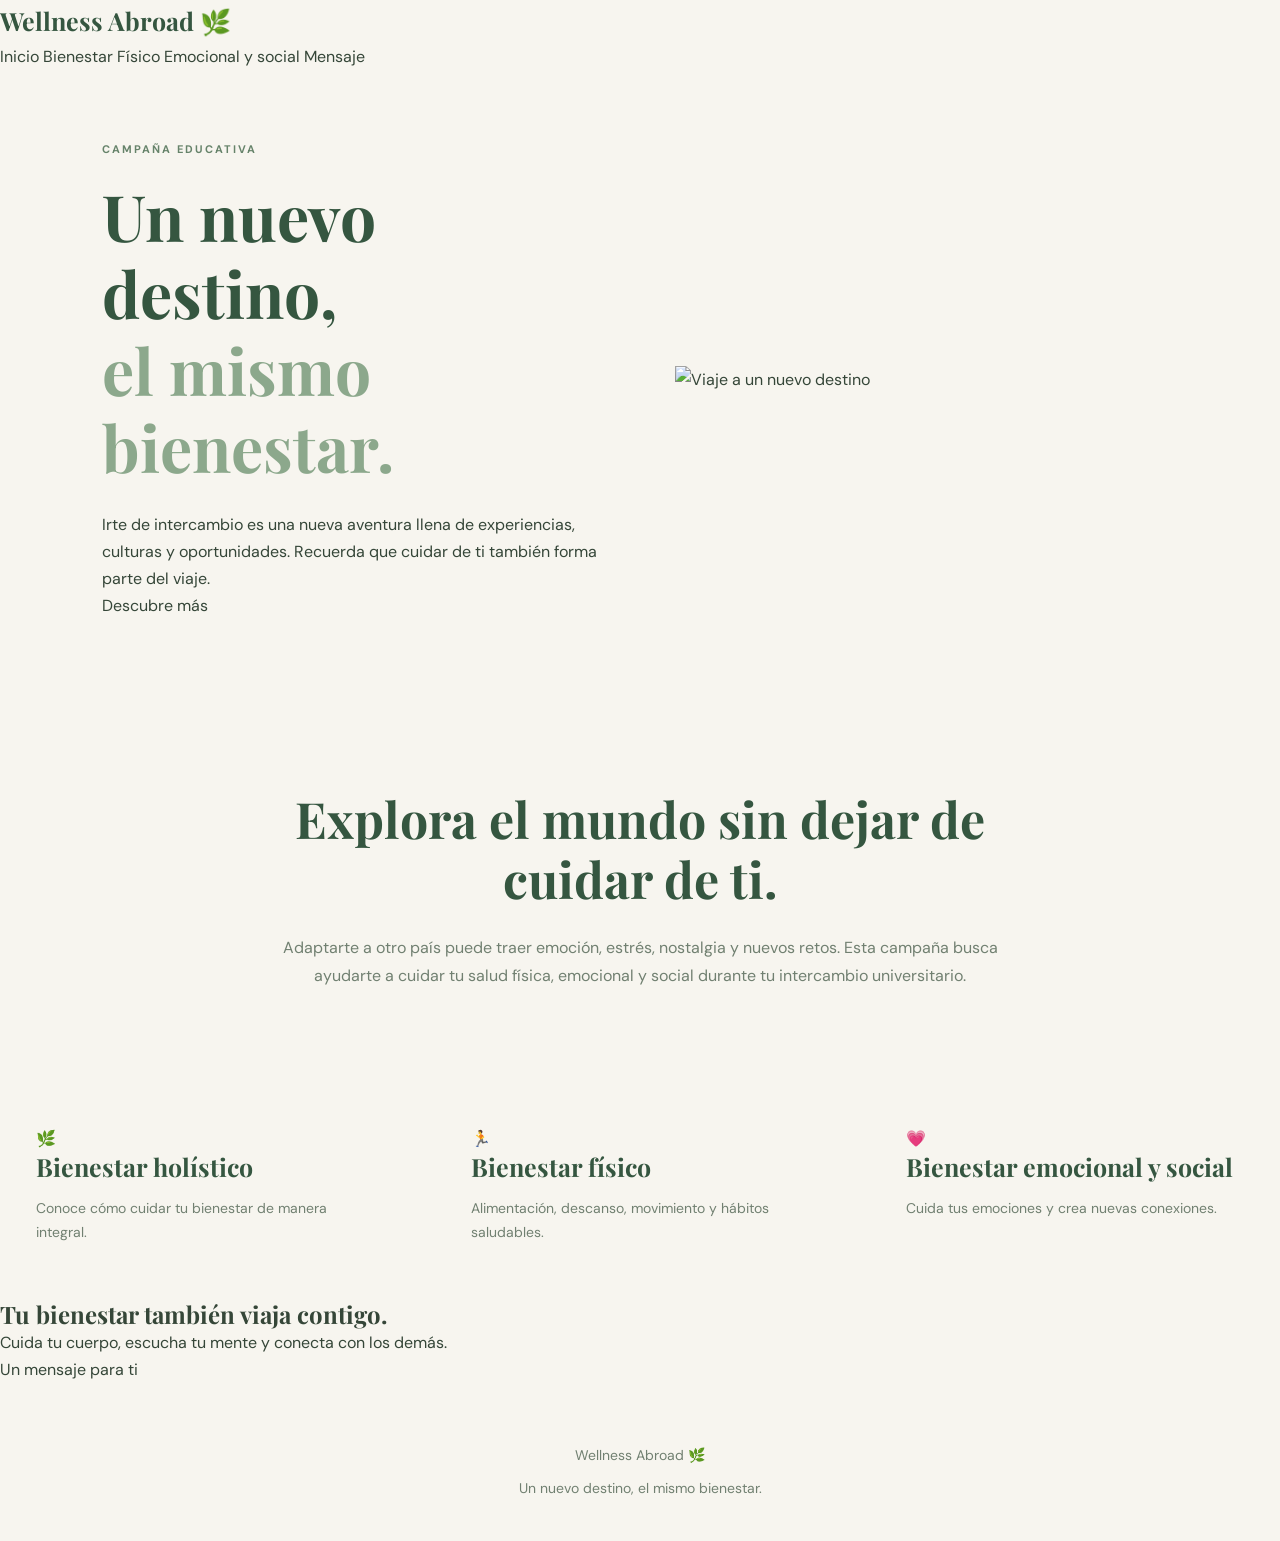
==== commit 651491d2: "Update index.html" ====
--- a/index.html
+++ b/index.html
@@ -4,13 +4,13 @@
 <head>
     <meta charset="UTF-8">
     <meta name="viewport" content="width=device-width, initial-scale=1.0">
-    <title>Un nuevo destino, el mismo bienestar</title>
+    <title>Wellness Abroad</title>
     <link rel="stylesheet" href="style.css">
 </head>
 <body>
 
-<header class="navbar">
-    <a href="index.html" class="logo">Breathe <span>Wellness</span></a>
+<header>
+    <a href="index.html" class="logo">Wellness Abroad 🌿</a>
 
     <nav>
         <a href="index.html">Inicio</a>
@@ -21,120 +21,67 @@
     </nav>
 </header>
 
-<section class="hero">
-    <div class="hero-content">
-        <p class="tag">CAMPAÑA EDUCATIVA · INTERCAMBIO UNIVERSITARIO</p>
+<main>
+    <section class="hero">
+        <div>
+            <p class="tag">CAMPAÑA EDUCATIVA</p>
 
-        <h1>Un nuevo destino,<br>
-        <span>el mismo bienestar.</span></h1>
+            <h1>Un nuevo destino,<br>
+            <span>el mismo bienestar.</span></h1>
+
+            <p>
+                Irte de intercambio es una nueva aventura llena de
+                experiencias, culturas y oportunidades. Recuerda que
+                cuidar de ti también forma parte del viaje.
+            </p>
+
+            <a href="bienestar.html" class="button">Descubre más</a>
+        </div>
+
+        <img src="https://images.unsplash.com/photo-1488646953014-85cb44e25828?auto=format&fit=crop&w=1000&q=80"
+             alt="Viaje a un nuevo destino">
+    </section>
+
+    <section class="intro">
+        <h2>Explora el mundo sin dejar de cuidar de ti.</h2>
 
         <p>
-            Explorar otro país significa descubrir nuevas culturas,
-            experiencias y oportunidades. Pero en medio de la aventura,
-            también es importante cuidar de ti.
+            Adaptarte a otro país puede traer emoción, estrés, nostalgia
+            y nuevos retos. Esta campaña busca ayudarte a cuidar tu salud
+            física, emocional y social durante tu intercambio universitario.
         </p>
+    </section>
 
-        <a href="bienestar.html" class="btn">Descubre tu bienestar</a>
-    </div>
-
-    <div class="hero-image">
-        <div class="image-placeholder">
-            <img src="https://images.unsplash.com/photo-1488646953014-85cb44e25828?auto=format&fit=crop&w=1000&q=80"
-            alt="Viaje y aventura">
-        </div>
-
-        <div class="floating-card">
-            <span>🌎</span>
-            <p>Tu bienestar también viaja contigo.</p>
-        </div>
-    </div>
-</section>
-
-<section class="intro">
-    <p class="tag">UNA NUEVA EXPERIENCIA</p>
-    <h2>Tu aventura comienza<br> contigo.</h2>
-
-    <p>
-        Irte de intercambio universitario puede ser una de las experiencias
-        más emocionantes de tu vida. Sin embargo, adaptarte a un nuevo país,
-        cultura, idioma y ambiente puede traer desafíos emocionales, físicos
-        y sociales. Cuidar de ti te ayudará a disfrutar y aprovechar esta
-        experiencia de una manera más saludable.
-    </p>
-</section>
-
-<section class="wellness-section">
-    <div class="section-heading">
-        <p class="tag">CUIDADO INTEGRAL</p>
-        <h2>Tu bienestar tiene<br>tres dimensiones.</h2>
-        <p>
-            Cuidar tu cuerpo, mente y relaciones te ayuda a adaptarte
-            y disfrutar de tu nueva experiencia.
-        </p>
-    </div>
-
-    <div class="cards">
-
-        <a href="fisico.html" class="card physical-card">
-            <div class="card-icon">🏃</div>
-            <h3>Bienestar físico</h3>
-            <p>
-                Mantén una alimentación saludable, descansa y encuentra
-                formas de mantenerte activo en tu nuevo ambiente.
-            </p>
-            <span class="card-link">Explorar →</span>
+    <section class="cards">
+        <a href="bienestar.html" class="card green">
+            <span>🌿</span>
+            <h3>Bienestar holístico</h3>
+            <p>Conoce cómo cuidar tu bienestar de manera integral.</p>
         </a>
 
-        <a href="emocional.html" class="card emotional-card">
-            <div class="card-icon">💗</div>
-            <h3>Bienestar emocional</h3>
-            <p>
-                Reconoce tus emociones, practica el autocuidado y
-                aprende a manejar los cambios de esta nueva etapa.
-            </p>
-            <span class="card-link">Explorar →</span>
+        <a href="fisico.html" class="card beige">
+            <span>🏃</span>
+            <h3>Bienestar físico</h3>
+            <p>Alimentación, descanso, movimiento y hábitos saludables.</p>
         </a>
 
-        <a href="emocional.html#social" class="card social-card">
-            <div class="card-icon">🤝</div>
-            <h3>Bienestar social</h3>
-            <p>
-                Conecta con nuevas personas, crea amistades y
-                mantén relaciones significativas.
-            </p>
-            <span class="card-link">Explorar →</span>
+        <a href="emocional.html" class="card pink">
+            <span>💗</span>
+            <h3>Bienestar emocional y social</h3>
+            <p>Cuida tus emociones y crea nuevas conexiones.</p>
         </a>
+    </section>
 
-    </div>
-</section>
-
-<section class="campaign-banner">
-    <div>
-        <p class="tag">RECUERDA</p>
-        <h2>Explora el mundo sin<br>dejar de cuidar de ti.</h2>
-        <p>
-            No tienes que adaptarte a todo de inmediato.
-            Cada día es una oportunidad para aprender y crecer.
-        </p>
-    </div>
-
-    <a href="mensaje.html" class="btn btn-light">Un mensaje para ti</a>
-</section>
+    <section class="banner">
+        <h2>Tu bienestar también viaja contigo.</h2>
+        <p>Cuida tu cuerpo, escucha tu mente y conecta con los demás.</p>
+        <a href="mensaje.html" class="button light">Un mensaje para ti</a>
+    </section>
+</main>
 
 <footer>
-    <h3>Breathe Wellness 🌿</h3>
+    <p>Wellness Abroad 🌿</p>
     <p>Un nuevo destino, el mismo bienestar.</p>
-    <p>Explora el mundo sin dejar de cuidar de ti.</p>
-
-    <div class="footer-links">
-        <a href="index.html">Inicio</a>
-        <a href="bienestar.html">Bienestar</a>
-        <a href="fisico.html">Físico</a>
-        <a href="emocional.html">Emocional y social</a>
-        <a href="mensaje.html">Mensaje</a>
-    </div>
-
-    <p class="copyright">© 2026 Campaña educativa de bienestar</p>
 </footer>
 
 </body>
--- a/style.css
+++ b/style.css
@@ -1,10 +1,9 @@
 
-/* ==================================
-   BREATH WELLNESS
-   MODERN WELLNESS DESIGN
-================================== */
-
-@import url('https://fonts.googleapis.com/css2?family=DM+Sans:wght@400;500;600;700&family=Playfair+Display:wght@400;500;600&display=swap');
+/* ==============================
+   VARIABLES Y ESTILO GENERAL
+============================== */
+
+@import url('https://fonts.googleapis.com/css2?family=DM+Sans:wght@400;500;600;700&family=Playfair+Display:wght@500;600;700&display=swap');
 
 :root {
     --cream: #F7F5EF;
@@ -31,784 +30,659 @@
 }
 
 body {
+    font-family: 'DM Sans', sans-serif;
     background: var(--cream);
-    font-family: 'DM Sans', Arial, sans-serif;
     color: var(--text);
-    padding: 20px;
-}
-
-.website {
-    max-width: 1350px;
-    margin: auto;
-    background: var(--white);
-    border-radius: 24px;
-    overflow: hidden;
-}
-
-
-/* ==================================
-   NAVIGATION
-================================== */
+    line-height: 1.7;
+}
+
+h1, h2, h3 {
+    font-family: 'Playfair Display', serif;
+    line-height: 1.2;
+}
+
+a {
+    text-decoration: none;
+    color: inherit;
+}
+
+img {
+    max-width: 100%;
+    display: block;
+}
+
+/* ==============================
+   NAVBAR
+============================== */
 
 .navbar {
-    padding: 25px 55px;
-    background: var(--white);
+    width: 100%;
+    padding: 22px 7%;
     display: flex;
     justify-content: space-between;
     align-items: center;
-    gap: 25px;
-    border-bottom: 1px solid var(--border);
+    background: var(--cream);
+    gap: 30px;
 }
 
 .logo {
-    display: flex;
-    align-items: center;
-    gap: 10px;
+    font-family: 'Playfair Display', serif;
     font-size: 25px;
-    color: var(--green);
-    text-decoration: none;
-    font-weight: 600;
+    font-weight: 700;
+    color: var(--green);
     white-space: nowrap;
 }
 
-.logo-icon {
-    font-size: 30px;
+.logo span {
     color: var(--sage-dark);
 }
 
 .navbar nav {
     display: flex;
+    gap: 25px;
     align-items: center;
-    gap: 8px;
-    flex-wrap: wrap;
 }
 
 .navbar nav a {
-    text-decoration: none;
-    color: var(--text-light);
+    font-size: 13px;
+    color: var(--text);
+    transition: 0.3s;
+}
+
+.navbar nav a:hover {
+    color: var(--green-light);
+}
+
+/* ==============================
+   BOTONES
+============================== */
+
+.btn {
+    display: inline-block;
+    padding: 14px 25px;
+    background: var(--green);
+    color: var(--white);
+    border-radius: 50px;
     font-size: 14px;
-    padding: 11px 17px;
-    border-radius: 50px;
-    transition: 0.25s ease;
-}
-
-.navbar nav a:hover,
-.navbar nav a.active {
+    font-weight: 600;
+    transition: 0.3s;
+    border: none;
+}
+
+.btn:hover {
+    background: var(--green-light);
+    transform: translateY(-2px);
+}
+
+.btn-light {
+    background: var(--white);
+    color: var(--green);
+}
+
+.btn-light:hover {
     background: var(--sage);
-    color: var(--green);
-}
-
-
-/* ==================================
-   HERO
-================================== */
+}
+
+/* ==============================
+   HERO PRINCIPAL
+============================== */
 
 .hero {
     display: grid;
     grid-template-columns: 1fr 1fr;
     align-items: center;
-    gap: 60px;
-    padding: 85px 75px;
-    background: var(--cream);
+    gap: 70px;
+    padding: 70px 8%;
+    min-height: 550px;
 }
 
 .hero-content {
     max-width: 600px;
 }
 
-.eyebrow {
+.tag {
+    font-size: 11px;
+    font-weight: 700;
+    letter-spacing: 2px;
     color: var(--green-light);
-    font-size: 12px;
-    font-weight: 700;
-    letter-spacing: 2.5px;
-    display: inline-block;
     margin-bottom: 20px;
 }
 
 .hero h1 {
-    font-family: 'Playfair Display', serif;
-    font-size: clamp(45px, 5vw, 70px);
-    font-weight: 500;
-    line-height: 1.12;
+    font-size: clamp(42px, 5vw, 70px);
     color: var(--green);
     margin-bottom: 25px;
 }
 
-.hero h1 span {
+.hero h1 span,
+.page-hero h1 span {
     color: var(--sage-dark);
-    display: block;
-}
-
-.hero-content > p {
-    font-size: 17px;
-    line-height: 1.8;
+}
+
+.hero-content > p:not(.tag) {
+    font-size: 16px;
     color: var(--text-light);
     max-width: 500px;
     margin-bottom: 30px;
 }
 
-
-/* BUTTON */
-
-.primary-button {
-    display: inline-flex;
-    align-items: center;
-    gap: 15px;
-    padding: 16px 25px;
-    background: var(--green);
-    color: white;
-    text-decoration: none;
-    border-radius: 50px;
-    font-size: 15px;
-    transition: 0.3s;
-}
-
-.primary-button:hover {
-    background: var(--green-light);
-    transform: translateY(-3px);
-}
-
-.primary-button span {
-    font-size: 20px;
-}
-
-
-/* HERO NOTE */
-
-.hero-note {
-    display: flex;
-    align-items: center;
-    gap: 10px;
-    margin-top: 35px;
-}
-
-.hero-note span {
-    font-size: 25px;
-}
-
-.hero-note p {
-    font-size: 13px;
-    color: var(--text-light);
-}
-
-
-/* HERO VISUAL */
-
-.hero-visual {
-    display: flex;
-    justify-content: center;
-}
-
-.hero-image-card {
+.hero-image {
     position: relative;
+}
+
+.image-placeholder {
     width: 100%;
-    max-width: 470px;
-}
-
-.hero-image-placeholder {
-    min-height: 480px;
-    background: var(--sage);
-    border-radius: 240px 240px 30px 30px;
-    display: flex;
-    flex-direction: column;
-    justify-content: center;
-    align-items: center;
+    height: 450px;
+    border-radius: 30px;
     overflow: hidden;
-    position: relative;
-}
-
-.plant-art {
-    font-size: 180px;
-    opacity: 0.9;
-}
-
-.image-message {
-    display: flex;
-    flex-direction: column;
-    text-align: center;
-    font-family: 'Playfair Display', serif;
-    font-size: 28px;
-    color: var(--green);
-    line-height: 1.5;
-    margin-top: 15px;
-}
-
-
-/* FLOATING CARD */
+}
+
+.image-placeholder img {
+    width: 100%;
+    height: 100%;
+    object-fit: cover;
+}
 
 .floating-card {
     position: absolute;
     bottom: 25px;
-    left: -30px;
-    background: white;
-    padding: 18px 22px;
-    border-radius: 18px;
-    box-shadow: 0 10px 35px rgba(53, 86, 64, 0.10);
+    left: -35px;
+    background: var(--white);
+    padding: 20px 25px;
+    border-radius: 20px;
+    box-shadow: 0 15px 40px rgba(53, 86, 64, 0.12);
     display: flex;
     align-items: center;
-    gap: 15px;
-}
-
-.floating-icon {
-    width: 45px;
-    height: 45px;
+    gap: 12px;
+    max-width: 250px;
+}
+
+.floating-card span {
+    font-size: 28px;
+}
+
+.floating-card p {
+    font-size: 13px;
+    font-weight: 600;
+    color: var(--green);
+}
+
+/* ==============================
+   INTRODUCCIÓN
+============================== */
+
+.intro {
+    padding: 100px 10%;
+    text-align: center;
+    max-width: 1000px;
+    margin: auto;
+}
+
+.intro h2 {
+    font-size: clamp(35px, 4vw, 50px);
+    color: var(--green);
+    margin-bottom: 25px;
+}
+
+.intro > p:not(.tag) {
+    max-width: 750px;
+    margin: auto;
+    color: var(--text-light);
+    font-size: 16px;
+}
+
+/* ==============================
+   SECCIONES DE BIENESTAR
+============================== */
+
+.wellness-section {
+    padding: 80px 8%;
+}
+
+.section-heading {
+    text-align: center;
+    max-width: 700px;
+    margin: 0 auto 50px;
+}
+
+.section-heading h2 {
+    font-size: clamp(35px, 4vw, 50px);
+    color: var(--green);
+    margin-bottom: 20px;
+}
+
+.section-heading > p:not(.tag) {
+    color: var(--text-light);
+}
+
+/* ==============================
+   TARJETAS
+============================== */
+
+.cards {
+    display: grid;
+    grid-template-columns: repeat(3, 1fr);
+    gap: 25px;
+}
+
+.card {
+    display: block;
+    padding: 35px;
+    border-radius: 25px;
+    transition: 0.3s;
+    border: 1px solid transparent;
+}
+
+.card:hover {
+    transform: translateY(-6px);
+    box-shadow: 0 15px 35px rgba(53, 86, 64, 0.08);
+}
+
+.physical-card {
+    background: var(--sage);
+}
+
+.emotional-card {
     background: var(--pink);
-    border-radius: 50%;
+}
+
+.social-card {
+    background: var(--yellow);
+}
+
+.card-icon {
+    width: 65px;
+    height: 65px;
     display: flex;
     align-items: center;
     justify-content: center;
+    background: rgba(255, 255, 255, 0.7);
+    border-radius: 20px;
+    font-size: 30px;
+    margin-bottom: 25px;
+}
+
+.card h3 {
     font-size: 25px;
-    color: #B87F7F;
-}
-
-.floating-card strong {
-    display: block;
+    color: var(--green);
+    margin-bottom: 15px;
+}
+
+.card p {
     font-size: 14px;
-    color: var(--green);
-}
-
-.floating-card small {
-    display: block;
-    font-size: 12px;
-    color: var(--text-light);
-    margin-top: 5px;
-}
-
-
-/* ==================================
-   INTRO SECTION
-================================== */
-
-.intro-section {
-    padding: 85px 75px;
-    display: grid;
-    grid-template-columns: 1fr 1fr;
-    align-items: center;
-    gap: 70px;
-}
-
-.section-heading h2 {
-    font-family: 'Playfair Display', serif;
-    font-size: 42px;
-    line-height: 1.25;
-    font-weight: 500;
-    color: var(--green);
-}
-
-.intro-text {
-    font-size: 17px;
-    line-height: 1.9;
-    color: var(--text-light);
-}
-
-
-/* ==================================
-   WELLNESS SECTION
-================================== */
-
-.wellness-section {
-    padding: 80px 75px;
-    background: #FAFBF8;
-}
-
-.section-heading {
-    text-align: center;
-    margin-bottom: 45px;
-}
-
-.section-heading h2 {
-    margin-bottom: 15px;
-}
-
-.section-heading p {
-    color: var(--text-light);
-    line-height: 1.8;
-    max-width: 700px;
-    margin: auto;
-}
-
-
-/* CARDS GRID */
-
-.wellness-grid {
-    display: grid;
-    grid-template-columns: repeat(3, 1fr);
-    gap: 25px;
-}
-
-.wellness-card {
-    text-decoration: none;
-    color: inherit;
-    border-radius: 25px;
-    padding: 30px;
-    min-height: 320px;
-    display: flex;
-    flex-direction: column;
-    transition: 0.3s;
-}
-
-.wellness-card:hover {
-    transform: translateY(-8px);
-    box-shadow: 0 15px 35px rgba(53, 86, 64, 0.08);
-}
-
-.card-green {
-    background: #E7EFE3;
-}
-
-.card-pink {
-    background: #F5E8E4;
-}
-
-.card-yellow {
-    background: #F4EEDC;
-}
-
-.card-top {
+    color: var(--text-light);
+    margin-bottom: 20px;
+}
+
+.card-link {
+    display: inline-block;
+    font-weight: 700;
+    color: var(--green);
+    font-size: 14px;
+}
+
+/* ==============================
+   BANNER
+============================== */
+
+.campaign-banner {
+    margin: 60px 8%;
+    padding: 60px;
+    background: var(--green);
+    border-radius: 30px;
+    color: var(--white);
     display: flex;
     justify-content: space-between;
     align-items: center;
-    margin-bottom: 35px;
-}
-
-.card-number {
-    font-size: 13px;
-    color: var(--text-light);
-}
-
-.card-emoji {
-    font-size: 40px;
-}
-
-.wellness-card h3 {
-    font-family: 'Playfair Display', serif;
-    font-size: 27px;
-    font-weight: 500;
-    color: var(--green);
-    margin-bottom: 15px;
-}
-
-.wellness-card p {
-    font-size: 15px;
-    line-height: 1.8;
-    color: var(--text-light);
+    gap: 40px;
+}
+
+.campaign-banner .tag {
+    color: var(--sage);
+}
+
+.campaign-banner h2 {
+    font-size: clamp(32px, 4vw, 48px);
+    margin-bottom: 20px;
+}
+
+.campaign-banner p:not(.tag) {
+    max-width: 550px;
+    color: rgba(255, 255, 255, 0.8);
+}
+
+/* ==============================
+   HERO DE PÁGINAS INTERNAS
+============================== */
+
+.page-hero {
+    padding: 100px 10%;
+    text-align: center;
+    background: var(--sage);
+}
+
+.page-hero h1 {
+    font-size: clamp(42px, 5vw, 65px);
+    color: var(--green);
     margin-bottom: 25px;
 }
 
-.card-arrow {
-    margin-top: auto;
-    font-size: 14px;
-    font-weight: 600;
-    color: var(--green);
-}
-
-
-/* ==================================
-   CAMPAIGN BANNER
-================================== */
-
-.campaign-banner {
-    margin: 60px 75px;
-    padding: 40px;
-    background: var(--sage);
-    border-radius: 25px;
-    display: flex;
-    align-items: center;
-    gap: 25px;
-}
-
-.banner-icon {
-    font-size: 55px;
-}
-
-.campaign-banner h2 {
-    font-family: 'Playfair Display', serif;
-    font-size: 30px;
-    font-weight: 500;
-    color: var(--green);
-    line-height: 1.4;
-    max-width: 650px;
-}
-
-.secondary-button {
-    text-decoration: none;
-    background: white;
-    color: var(--green);
-    padding: 15px 22px;
-    border-radius: 50px;
-    white-space: nowrap;
-    margin-left: auto;
-    transition: 0.3s;
-}
-
-.secondary-button:hover {
-    background: var(--green);
-    color: white;
-}
-
-
-/* ==================================
-   PAGE HERO
-================================== */
-
-.page-hero {
-    background: var(--cream);
-    padding: 85px 75px;
-    text-align: center;
-}
-
-.page-hero h1,
-.page-hero h2 {
-    font-family: 'Playfair Display', serif;
-    font-size: 55px;
-    font-weight: 500;
-    color: var(--green);
-    margin-bottom: 25px;
-}
-
-.page-hero p {
-    max-width: 800px;
+.page-hero > p:not(.tag) {
+    max-width: 700px;
     margin: auto;
-    font-size: 18px;
-    line-height: 1.8;
-    color: var(--text-light);
-}
-
-
-/* ==================================
-   CONTENT BOXES
-================================== */
-
-.strategy-container {
-    padding: 60px 75px;
+    color: var(--text-light);
+    font-size: 16px;
+}
+
+/* ==============================
+   ESTRATEGIAS
+============================== */
+
+.strategy-grid {
     display: grid;
     grid-template-columns: repeat(2, 1fr);
     gap: 25px;
 }
 
 .strategy-box {
+    background: var(--white);
     padding: 35px;
-    background: #E7EFE3;
     border-radius: 25px;
     border: 1px solid var(--border);
+    transition: 0.3s;
+}
+
+.strategy-box:hover {
+    transform: translateY(-4px);
+    box-shadow: 0 12px 30px rgba(53, 86, 64, 0.07);
+}
+
+.strategy-icon {
+    font-size: 35px;
+    display: block;
+    margin-bottom: 20px;
 }
 
 .strategy-box h3 {
+    color: var(--green);
+    font-size: 24px;
+    margin-bottom: 15px;
+}
+
+.strategy-box p {
+    color: var(--text-light);
+    font-size: 14px;
+}
+
+/* ==============================
+   QUOTES
+============================== */
+
+.quote-section {
+    padding: 80px 10%;
+    background: var(--pink);
+    text-align: center;
+}
+
+.quote-section blockquote {
     font-family: 'Playfair Display', serif;
-    font-size: 27px;
-    font-weight: 500;
-    color: var(--green);
-    margin-bottom: 20px;
-}
-
-.strategy-box p {
-    font-size: 16px;
-    line-height: 1.8;
-    color: var(--text-light);
-}
-
-.strategy-box ul {
-    padding-left: 20px;
-}
-
-.strategy-box li {
-    margin-bottom: 15px;
-    font-size: 16px;
-    line-height: 1.8;
-    color: var(--text-light);
-}
-
-.emotional-box {
-    background: #F5E8E4;
-}
-
-.social-box {
-    background: #F4EEDC;
-}
-
-
-/* ==================================
-   QUOTE
-================================== */
-
-.quote {
-    background: var(--green);
-    padding: 65px 50px;
-    text-align: center;
-}
-
-.quote h2 {
-    font-family: 'Playfair Display', serif;
-    font-size: 36px;
-    font-weight: 500;
-    color: white;
+    font-size: clamp(25px, 3vw, 40px);
+    color: var(--green);
     max-width: 850px;
     margin: auto;
-    line-height: 1.5;
-}
-
-
-/* ==================================
-   MESSAGE
-================================== */
+    font-style: italic;
+}
+
+/* ==============================
+   MENSAJE FINAL
+============================== */
+
+.message-section {
+    padding: 80px 8%;
+}
 
 .message-card {
-    padding: 80px 100px;
+    background: var(--sage);
+    padding: 60px;
+    border-radius: 30px;
+    max-width: 1000px;
+    margin: auto;
+}
+
+.message-card h2 {
+    color: var(--green);
+    font-size: clamp(35px, 4vw, 50px);
+    margin-bottom: 30px;
+}
+
+.message-card p:not(.tag) {
+    color: var(--text);
+    margin-bottom: 20px;
+    font-size: 16px;
+}
+
+/* ==============================
+   IMPACTO ÉTICO
+============================== */
+
+.ethics-section {
+    padding: 100px 10%;
+    background: var(--pink);
+}
+
+.ethics-content {
+    max-width: 900px;
+    margin: auto;
+}
+
+.ethics-content h2 {
+    font-size: clamp(35px, 4vw, 50px);
+    color: var(--green);
+    margin-bottom: 30px;
+}
+
+.ethics-content p {
+    color: var(--text);
+    margin-bottom: 20px;
+}
+
+/* ==============================
+   BANNER FINAL
+============================== */
+
+.final-banner {
+    padding: 100px 8%;
     text-align: center;
+    background: var(--green);
+    color: var(--white);
+}
+
+.final-banner .tag {
+    color: var(--sage);
+}
+
+.final-banner h2 {
+    font-size: clamp(40px, 5vw, 65px);
+    margin-bottom: 25px;
+}
+
+.final-banner > p:not(.tag) {
+    color: rgba(255, 255, 255, 0.8);
+    margin-bottom: 30px;
+}
+
+/* ==============================
+   FOOTER
+============================== */
+
+footer {
     background: var(--cream);
-}
-
-.message-icon {
-    font-size: 70px;
-    margin-bottom: 30px;
-}
-
-.message-card p {
-    font-size: 18px;
-    line-height: 1.9;
-    color: var(--text-light);
-    max-width: 850px;
-    margin: 20px auto;
-}
-
-.message-card h2 {
-    font-family: 'Playfair Display', serif;
-    font-size: 38px;
-    font-weight: 500;
-    line-height: 1.5;
-    color: var(--green);
-    max-width: 850px;
-    margin: 40px auto 0;
-}
-
-
-/* ==================================
-   FOOTER
-================================== */
-
-.footer {
-    background: var(--green);
-    color: white;
-    padding: 45px 60px 25px;
-}
-
-.footer-brand h2 {
-    font-family: 'Playfair Display', serif;
+    text-align: center;
+    padding: 60px 8% 30px;
+}
+
+footer h3 {
+    color: var(--green);
     font-size: 28px;
-    font-weight: 500;
-}
-
-.footer-brand p {
-    margin-top: 10px;
-    color: #D5E1D2;
+    margin-bottom: 10px;
+}
+
+footer > p {
+    color: var(--text-light);
     font-size: 14px;
+    margin-bottom: 10px;
 }
 
 .footer-links {
     display: flex;
-    gap: 20px;
+    justify-content: center;
     flex-wrap: wrap;
-    margin: 35px 0;
+    gap: 25px;
+    margin: 30px 0;
 }
 
 .footer-links a {
-    text-decoration: none;
-    color: #E5ECE2;
-    font-size: 14px;
+    font-size: 13px;
+    color: var(--green);
+    transition: 0.3s;
 }
 
 .footer-links a:hover {
-    color: white;
-    text-decoration: underline;
-}
-
-.footer-bottom {
-    border-top: 1px solid rgba(255,255,255,0.2);
-    padding-top: 20px;
-    font-size: 13px;
-    color: #D5E1D2;
-}
-
-
-/* ==================================
-   RESPONSIVE DESIGN
-================================== */
-
-@media (max-width: 1000px) {
+    color: var(--sage-dark);
+}
+
+.copyright {
+    font-size: 12px;
+    color: var(--text-light);
+    border-top: 1px solid var(--border);
+    padding-top: 25px;
+    margin-top: 30px;
+}
+
+/* ==============================
+   RESPONSIVE
+============================== */
+
+@media (max-width: 900px) {
 
     .navbar {
         flex-direction: column;
-        padding: 25px;
-    }
-
-    .hero {
-        padding: 55px 35px;
-        gap: 35px;
-    }
-
-    .intro-section {
-        padding: 60px 35px;
-        gap: 35px;
-    }
-
-    .wellness-section {
-        padding: 60px 35px;
-    }
-
-    .wellness-grid {
-        grid-template-columns: 1fr;
-    }
-
-    .wellness-card {
-        min-height: 260px;
-    }
-
-    .campaign-banner {
-        margin: 40px 35px;
+        padding: 20px 5%;
+    }
+
+    .navbar nav {
         flex-wrap: wrap;
-    }
-
-    .secondary-button {
-        margin-left: 0;
-    }
-
-    .strategy-container {
-        padding: 40px 35px;
-    }
-}
-
-@media (max-width: 700px) {
-
-    body {
-        padding: 8px;
-    }
-
-    .website {
-        border-radius: 15px;
-    }
-
-    .navbar nav {
         justify-content: center;
-    }
-
-    .navbar nav a {
-        font-size: 12px;
-        padding: 9px 12px;
+        gap: 15px;
     }
 
     .hero {
         grid-template-columns: 1fr;
-        text-align: center;
-        padding: 45px 25px;
+        padding: 50px 6%;
+        gap: 40px;
+    }
+
+    .hero-image {
+        max-width: 600px;
+        margin: auto;
+        width: 100%;
+    }
+
+    .floating-card {
+        left: 15px;
+    }
+
+    .cards {
+        grid-template-columns: 1fr 1fr;
+    }
+
+    .campaign-banner {
+        flex-direction: column;
+        align-items: flex-start;
+        padding: 45px;
+    }
+
+    .strategy-grid {
+        grid-template-columns: 1fr;
+    }
+}
+
+@media (max-width: 600px) {
+
+    .navbar nav {
+        gap: 10px;
+    }
+
+    .navbar nav a {
+        font-size: 11px;
+    }
+
+    .hero {
+        padding: 40px 6%;
     }
 
     .hero h1 {
         font-size: 42px;
     }
 
-    .hero-content > p {
-        font-size: 16px;
-    }
-
-    .hero-note {
-        justify-content: center;
-    }
-
-    .hero-image-placeholder {
-        min-height: 350px;
-    }
-
-    .plant-art {
-        font-size: 130px;
-    }
-
-    .image-message {
-        font-size: 23px;
+    .image-placeholder {
+        height: 330px;
     }
 
     .floating-card {
+        position: relative;
         left: 0;
-        bottom: 15px;
-        padding: 12px;
-    }
-
-    .intro-section {
+        bottom: 0;
+        margin-top: -30px;
+        margin-left: 15px;
+    }
+
+    .intro {
+        padding: 65px 7%;
+    }
+
+    .wellness-section {
+        padding: 60px 6%;
+    }
+
+    .cards {
         grid-template-columns: 1fr;
-        text-align: center;
-        padding: 50px 25px;
-    }
-
-    .section-heading h2 {
-        font-size: 33px;
-    }
-
-    .intro-text {
-        font-size: 16px;
-    }
-
-    .wellness-section {
-        padding: 50px 20px;
-    }
-
-    .wellness-card {
-        padding: 25px;
+    }
+
+    .card {
+        padding: 30px;
+    }
+
+    .page-hero {
+        padding: 70px 7%;
+    }
+
+    .page-hero h1 {
+        font-size: 42px;
     }
 
     .campaign-banner {
-        margin: 25px 20px;
-        padding: 25px;
-        flex-direction: column;
-        text-align: center;
-    }
-
-    .campaign-banner h2 {
-        font-size: 25px;
-    }
-
-    .page-hero {
-        padding: 50px 25px;
-    }
-
-    .page-hero h1,
-    .page-hero h2 {
-        font-size: 38px;
-    }
-
-    .strategy-container {
-        grid-template-columns: 1fr;
-        padding: 25px 20px;
-    }
-
-    .strategy-box {
-        padding: 25px;
-    }
-
-    .quote {
-        padding: 45px 25px;
-    }
-
-    .quote h2 {
-        font-size: 27px;
+        margin: 40px 6%;
+        padding: 35px;
     }
 
     .message-card {
-        padding: 50px 25px;
-    }
-
-    .message-card p {
-        font-size: 16px;
-    }
-
-    .message-card h2 {
-        font-size: 28px;
-    }
-
-    .footer {
-        padding: 35px 25px;
+        padding: 35px;
+    }
+
+    .message-section {
+        padding: 60px 6%;
+    }
+
+    .ethics-section {
+        padding: 70px 7%;
+    }
+
+    .final-banner {
+        padding: 70px 6%;
     }
 
     .footer-links {
-        flex-direction: column;
         gap: 15px;
     }
 }
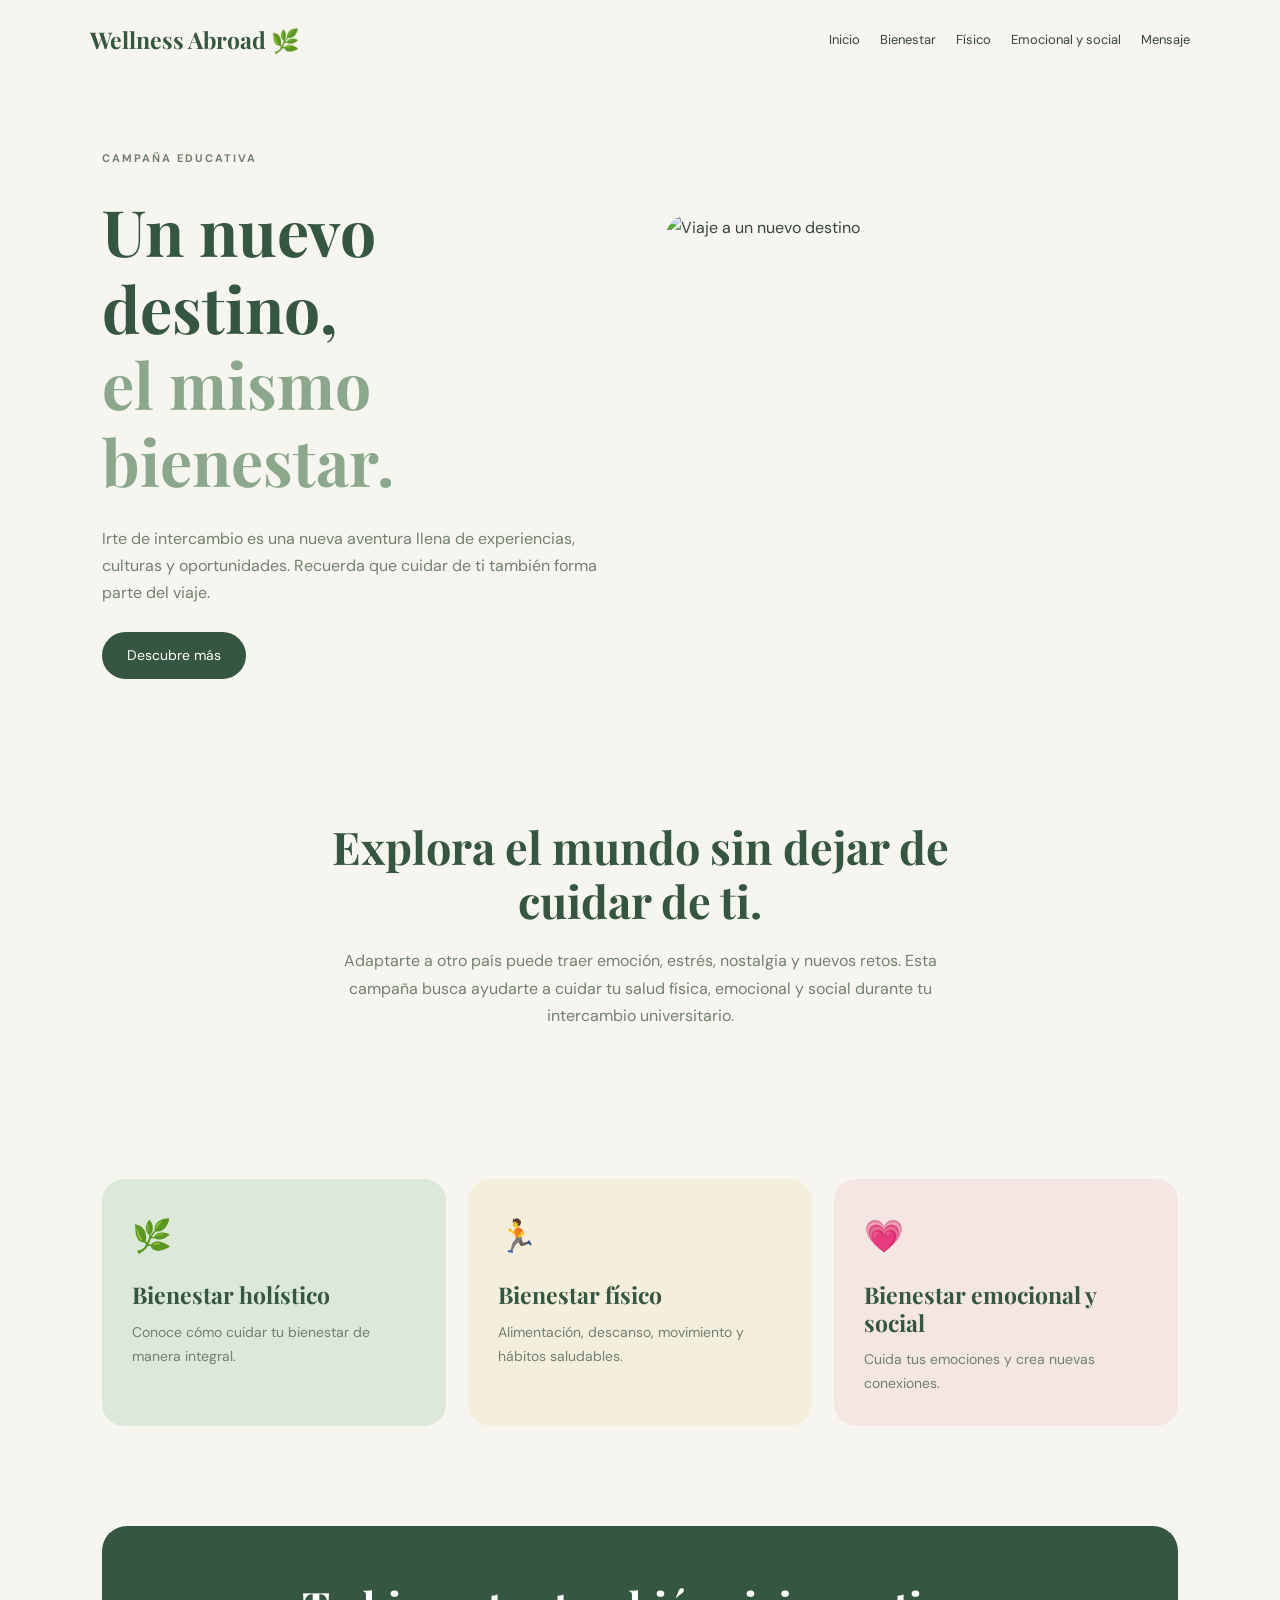
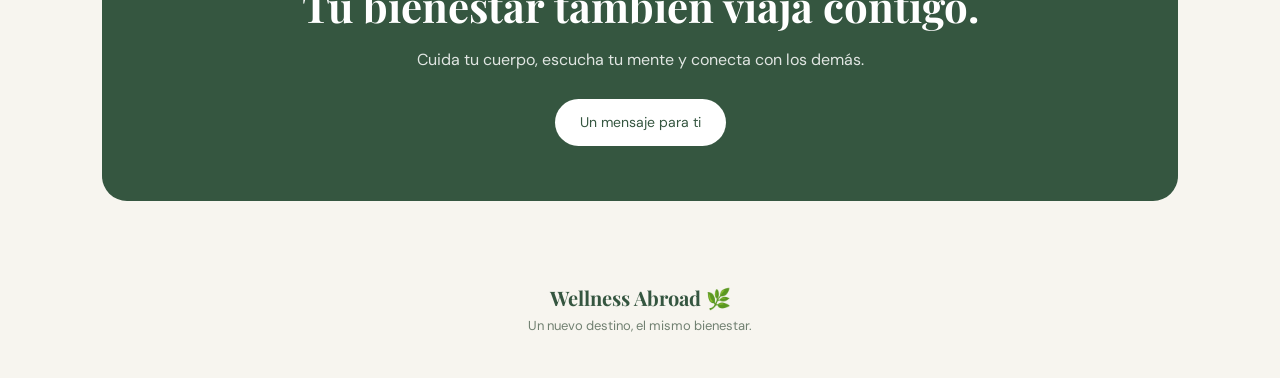
==== commit 45ab439d: "Update index.html" ====
--- a/index.html
+++ b/index.html
@@ -39,7 +39,7 @@
         </div>
 
         <img src="https://images.unsplash.com/photo-1488646953014-85cb44e25828?auto=format&fit=crop&w=1000&q=80"
-             alt="Viaje a un nuevo destino">
+     alt="Viaje a un nuevo destino">
     </section>
 
     <section class="intro">
--- a/style.css
+++ b/style.css
@@ -1,7 +1,3 @@
-
-/* ==============================
-   VARIABLES Y ESTILO GENERAL
-============================== */
 
 @import url('https://fonts.googleapis.com/css2?family=DM+Sans:wght@400;500;600;700&family=Playfair+Display:wght@500;600;700&display=swap');
 
@@ -11,12 +7,10 @@
     --sage: #DCE8D8;
     --sage-dark: #8CA88C;
     --green: #355640;
-    --green-light: #66836A;
     --pink: #F4E6E2;
-    --yellow: #F4EEDC;
+    --beige: #F4EEDC;
     --text: #354638;
-    --text-light: #718071;
-    --border: #E6E9E0;
+    --light-text: #718071;
 }
 
 * {
@@ -25,14 +19,10 @@
     box-sizing: border-box;
 }
 
-html {
-    scroll-behavior: smooth;
-}
-
 body {
-    font-family: 'DM Sans', sans-serif;
     background: var(--cream);
     color: var(--text);
+    font-family: 'DM Sans', sans-serif;
     line-height: 1.7;
 }
 
@@ -46,643 +36,277 @@
     color: inherit;
 }
 
-img {
-    max-width: 100%;
-    display: block;
-}
-
-/* ==============================
-   NAVBAR
-============================== */
-
-.navbar {
-    width: 100%;
-    padding: 22px 7%;
+/* NAVIGATION */
+
+header {
     display: flex;
     justify-content: space-between;
     align-items: center;
-    background: var(--cream);
-    gap: 30px;
+    padding: 20px 7%;
+    flex-wrap: wrap;
+    gap: 20px;
 }
 
 .logo {
     font-family: 'Playfair Display', serif;
-    font-size: 25px;
+    font-size: 23px;
+    color: var(--green);
     font-weight: 700;
-    color: var(--green);
-    white-space: nowrap;
-}
-
-.logo span {
+}
+
+nav {
+    display: flex;
+    gap: 20px;
+    flex-wrap: wrap;
+}
+
+nav a {
+    color: var(--text);
+    font-size: 13px;
+}
+
+nav a:hover {
     color: var(--sage-dark);
 }
 
-.navbar nav {
-    display: flex;
-    gap: 25px;
-    align-items: center;
-}
-
-.navbar nav a {
-    font-size: 13px;
-    color: var(--text);
-    transition: 0.3s;
-}
-
-.navbar nav a:hover {
-    color: var(--green-light);
-}
-
-/* ==============================
-   BOTONES
-============================== */
-
-.btn {
-    display: inline-block;
-    padding: 14px 25px;
-    background: var(--green);
-    color: var(--white);
-    border-radius: 50px;
-    font-size: 14px;
-    font-weight: 600;
-    transition: 0.3s;
-    border: none;
-}
-
-.btn:hover {
-    background: var(--green-light);
-    transform: translateY(-2px);
-}
-
-.btn-light {
-    background: var(--white);
-    color: var(--green);
-}
-
-.btn-light:hover {
-    background: var(--sage);
-}
-
-/* ==============================
-   HERO PRINCIPAL
-============================== */
+/* HERO */
 
 .hero {
     display: grid;
     grid-template-columns: 1fr 1fr;
     align-items: center;
-    gap: 70px;
+    gap: 50px;
     padding: 70px 8%;
-    min-height: 550px;
-}
-
-.hero-content {
-    max-width: 600px;
+}
+
+.hero h1 {
+    font-size: clamp(40px, 5vw, 65px);
+    color: var(--green);
+    margin-bottom: 25px;
+}
+
+.hero h1 span {
+    color: var(--sage-dark);
+}
+
+.hero p {
+    color: var(--light-text);
+    margin-bottom: 25px;
+}
+
+.hero img {
+    width: 100%;
+    height: 400px;
+    object-fit: cover;
+    border-radius: 25px;
 }
 
 .tag {
+    color: var(--sage-dark);
     font-size: 11px;
     font-weight: 700;
     letter-spacing: 2px;
-    color: var(--green-light);
+    margin-bottom: 15px;
+}
+
+/* BUTTONS */
+
+.button {
+    display: inline-block;
+    background: var(--green);
+    color: white;
+    padding: 12px 25px;
+    border-radius: 30px;
+    font-size: 14px;
+    transition: 0.3s;
+}
+
+.button:hover {
+    background: var(--sage-dark);
+    transform: translateY(-2px);
+}
+
+.light {
+    background: white;
+    color: var(--green);
+}
+
+/* INTRO */
+
+.intro {
+    max-width: 850px;
+    padding: 70px 8%;
+    text-align: center;
+    margin: auto;
+}
+
+.intro h2 {
+    font-size: clamp(30px, 4vw, 45px);
+    color: var(--green);
     margin-bottom: 20px;
 }
 
-.hero h1 {
-    font-size: clamp(42px, 5vw, 70px);
-    color: var(--green);
-    margin-bottom: 25px;
-}
-
-.hero h1 span,
-.page-hero h1 span {
-    color: var(--sage-dark);
-}
-
-.hero-content > p:not(.tag) {
-    font-size: 16px;
-    color: var(--text-light);
-    max-width: 500px;
-    margin-bottom: 30px;
-}
-
-.hero-image {
-    position: relative;
-}
-
-.image-placeholder {
-    width: 100%;
-    height: 450px;
-    border-radius: 30px;
-    overflow: hidden;
-}
-
-.image-placeholder img {
-    width: 100%;
-    height: 100%;
-    object-fit: cover;
-}
-
-.floating-card {
-    position: absolute;
-    bottom: 25px;
-    left: -35px;
-    background: var(--white);
-    padding: 20px 25px;
-    border-radius: 20px;
-    box-shadow: 0 15px 40px rgba(53, 86, 64, 0.12);
-    display: flex;
-    align-items: center;
-    gap: 12px;
-    max-width: 250px;
-}
-
-.floating-card span {
-    font-size: 28px;
-}
-
-.floating-card p {
-    font-size: 13px;
-    font-weight: 600;
-    color: var(--green);
-}
-
-/* ==============================
-   INTRODUCCIÓN
-============================== */
-
-.intro {
-    padding: 100px 10%;
+.intro p {
+    color: var(--light-text);
+    margin-bottom: 20px;
+}
+
+/* PAGE TITLES */
+
+.page-title {
     text-align: center;
-    max-width: 1000px;
-    margin: auto;
-}
-
-.intro h2 {
-    font-size: clamp(35px, 4vw, 50px);
-    color: var(--green);
-    margin-bottom: 25px;
-}
-
-.intro > p:not(.tag) {
+    padding: 75px 8%;
+    background: var(--sage);
+}
+
+.page-title h1 {
+    font-size: clamp(35px, 5vw, 55px);
+    color: var(--green);
+    margin-bottom: 20px;
+}
+
+.page-title > p:not(.tag) {
     max-width: 750px;
     margin: auto;
-    color: var(--text-light);
-    font-size: 16px;
-}
-
-/* ==============================
-   SECCIONES DE BIENESTAR
-============================== */
-
-.wellness-section {
-    padding: 80px 8%;
-}
-
-.section-heading {
-    text-align: center;
-    max-width: 700px;
-    margin: 0 auto 50px;
-}
-
-.section-heading h2 {
-    font-size: clamp(35px, 4vw, 50px);
-    color: var(--green);
-    margin-bottom: 20px;
-}
-
-.section-heading > p:not(.tag) {
-    color: var(--text-light);
-}
-
-/* ==============================
-   TARJETAS
-============================== */
+    color: var(--light-text);
+}
+
+/* CARDS */
 
 .cards {
     display: grid;
     grid-template-columns: repeat(3, 1fr);
-    gap: 25px;
+    gap: 22px;
+    padding: 60px 8%;
 }
 
 .card {
+    padding: 30px;
+    border-radius: 22px;
+    transition: 0.3s;
+}
+
+.card:hover {
+    transform: translateY(-5px);
+}
+
+.card span {
     display: block;
-    padding: 35px;
-    border-radius: 25px;
-    transition: 0.3s;
-    border: 1px solid transparent;
-}
-
-.card:hover {
-    transform: translateY(-6px);
-    box-shadow: 0 15px 35px rgba(53, 86, 64, 0.08);
-}
-
-.physical-card {
-    background: var(--sage);
-}
-
-.emotional-card {
-    background: var(--pink);
-}
-
-.social-card {
-    background: var(--yellow);
-}
-
-.card-icon {
-    width: 65px;
-    height: 65px;
-    display: flex;
-    align-items: center;
-    justify-content: center;
-    background: rgba(255, 255, 255, 0.7);
-    border-radius: 20px;
-    font-size: 30px;
-    margin-bottom: 25px;
+    font-size: 32px;
+    margin-bottom: 18px;
 }
 
 .card h3 {
-    font-size: 25px;
-    color: var(--green);
-    margin-bottom: 15px;
+    font-size: 23px;
+    color: var(--green);
+    margin-bottom: 12px;
 }
 
 .card p {
     font-size: 14px;
-    color: var(--text-light);
-    margin-bottom: 20px;
-}
-
-.card-link {
-    display: inline-block;
-    font-weight: 700;
-    color: var(--green);
-    font-size: 14px;
-}
-
-/* ==============================
-   BANNER
-============================== */
-
-.campaign-banner {
-    margin: 60px 8%;
-    padding: 60px;
+    color: var(--light-text);
+}
+
+.green {
+    background: var(--sage);
+}
+
+.pink {
+    background: var(--pink);
+}
+
+.beige {
+    background: var(--beige);
+}
+
+/* BANNER */
+
+.banner {
     background: var(--green);
-    border-radius: 30px;
-    color: var(--white);
-    display: flex;
-    justify-content: space-between;
-    align-items: center;
-    gap: 40px;
-}
-
-.campaign-banner .tag {
-    color: var(--sage);
-}
-
-.campaign-banner h2 {
-    font-size: clamp(32px, 4vw, 48px);
-    margin-bottom: 20px;
-}
-
-.campaign-banner p:not(.tag) {
-    max-width: 550px;
-    color: rgba(255, 255, 255, 0.8);
-}
-
-/* ==============================
-   HERO DE PÁGINAS INTERNAS
-============================== */
-
-.page-hero {
-    padding: 100px 10%;
+    color: white;
     text-align: center;
-    background: var(--sage);
-}
-
-.page-hero h1 {
-    font-size: clamp(42px, 5vw, 65px);
-    color: var(--green);
+    margin: 40px 8%;
+    padding: 55px 30px;
+    border-radius: 25px;
+}
+
+.banner h2 {
+    font-size: clamp(28px, 4vw, 42px);
+    margin-bottom: 15px;
+}
+
+.banner p {
     margin-bottom: 25px;
-}
-
-.page-hero > p:not(.tag) {
-    max-width: 700px;
-    margin: auto;
-    color: var(--text-light);
-    font-size: 16px;
-}
-
-/* ==============================
-   ESTRATEGIAS
-============================== */
-
-.strategy-grid {
-    display: grid;
-    grid-template-columns: repeat(2, 1fr);
-    gap: 25px;
-}
-
-.strategy-box {
-    background: var(--white);
-    padding: 35px;
-    border-radius: 25px;
-    border: 1px solid var(--border);
-    transition: 0.3s;
-}
-
-.strategy-box:hover {
-    transform: translateY(-4px);
-    box-shadow: 0 12px 30px rgba(53, 86, 64, 0.07);
-}
-
-.strategy-icon {
-    font-size: 35px;
-    display: block;
-    margin-bottom: 20px;
-}
-
-.strategy-box h3 {
-    color: var(--green);
-    font-size: 24px;
-    margin-bottom: 15px;
-}
-
-.strategy-box p {
-    color: var(--text-light);
-    font-size: 14px;
-}
-
-/* ==============================
-   QUOTES
-============================== */
-
-.quote-section {
-    padding: 80px 10%;
-    background: var(--pink);
+    color: rgba(255,255,255,0.85);
+}
+
+/* FOOTER */
+
+footer {
     text-align: center;
-}
-
-.quote-section blockquote {
+    padding: 40px 20px;
+    color: var(--light-text);
+    font-size: 13px;
+}
+
+footer p:first-child {
     font-family: 'Playfair Display', serif;
-    font-size: clamp(25px, 3vw, 40px);
-    color: var(--green);
-    max-width: 850px;
-    margin: auto;
-    font-style: italic;
-}
-
-/* ==============================
-   MENSAJE FINAL
-============================== */
-
-.message-section {
-    padding: 80px 8%;
-}
-
-.message-card {
-    background: var(--sage);
-    padding: 60px;
-    border-radius: 30px;
-    max-width: 1000px;
-    margin: auto;
-}
-
-.message-card h2 {
-    color: var(--green);
-    font-size: clamp(35px, 4vw, 50px);
-    margin-bottom: 30px;
-}
-
-.message-card p:not(.tag) {
-    color: var(--text);
-    margin-bottom: 20px;
-    font-size: 16px;
-}
-
-/* ==============================
-   IMPACTO ÉTICO
-============================== */
-
-.ethics-section {
-    padding: 100px 10%;
-    background: var(--pink);
-}
-
-.ethics-content {
-    max-width: 900px;
-    margin: auto;
-}
-
-.ethics-content h2 {
-    font-size: clamp(35px, 4vw, 50px);
-    color: var(--green);
-    margin-bottom: 30px;
-}
-
-.ethics-content p {
-    color: var(--text);
-    margin-bottom: 20px;
-}
-
-/* ==============================
-   BANNER FINAL
-============================== */
-
-.final-banner {
-    padding: 100px 8%;
-    text-align: center;
-    background: var(--green);
-    color: var(--white);
-}
-
-.final-banner .tag {
-    color: var(--sage);
-}
-
-.final-banner h2 {
-    font-size: clamp(40px, 5vw, 65px);
-    margin-bottom: 25px;
-}
-
-.final-banner > p:not(.tag) {
-    color: rgba(255, 255, 255, 0.8);
-    margin-bottom: 30px;
-}
-
-/* ==============================
-   FOOTER
-============================== */
-
-footer {
-    background: var(--cream);
-    text-align: center;
-    padding: 60px 8% 30px;
-}
-
-footer h3 {
-    color: var(--green);
-    font-size: 28px;
-    margin-bottom: 10px;
-}
-
-footer > p {
-    color: var(--text-light);
-    font-size: 14px;
-    margin-bottom: 10px;
-}
-
-.footer-links {
-    display: flex;
-    justify-content: center;
-    flex-wrap: wrap;
-    gap: 25px;
-    margin: 30px 0;
-}
-
-.footer-links a {
-    font-size: 13px;
-    color: var(--green);
-    transition: 0.3s;
-}
-
-.footer-links a:hover {
-    color: var(--sage-dark);
-}
-
-.copyright {
-    font-size: 12px;
-    color: var(--text-light);
-    border-top: 1px solid var(--border);
-    padding-top: 25px;
-    margin-top: 30px;
-}
-
-/* ==============================
-   RESPONSIVE
-============================== */
-
-@media (max-width: 900px) {
-
-    .navbar {
+    color: var(--green);
+    font-size: 20px;
+    font-weight: bold;
+}
+
+/* MOBILE */
+
+@media (max-width: 800px) {
+
+    header {
         flex-direction: column;
-        padding: 20px 5%;
-    }
-
-    .navbar nav {
-        flex-wrap: wrap;
+        text-align: center;
+    }
+
+    nav {
         justify-content: center;
-        gap: 15px;
     }
 
     .hero {
         grid-template-columns: 1fr;
         padding: 50px 6%;
-        gap: 40px;
-    }
-
-    .hero-image {
-        max-width: 600px;
-        margin: auto;
-        width: 100%;
-    }
-
-    .floating-card {
-        left: 15px;
+    }
+
+    .hero img {
+        height: 300px;
     }
 
     .cards {
         grid-template-columns: 1fr 1fr;
-    }
-
-    .campaign-banner {
-        flex-direction: column;
-        align-items: flex-start;
-        padding: 45px;
-    }
-
-    .strategy-grid {
-        grid-template-columns: 1fr;
-    }
-}
-
-@media (max-width: 600px) {
-
-    .navbar nav {
-        gap: 10px;
-    }
-
-    .navbar nav a {
-        font-size: 11px;
-    }
-
-    .hero {
         padding: 40px 6%;
     }
-
-    .hero h1 {
-        font-size: 42px;
-    }
-
-    .image-placeholder {
-        height: 330px;
-    }
-
-    .floating-card {
-        position: relative;
-        left: 0;
-        bottom: 0;
-        margin-top: -30px;
-        margin-left: 15px;
-    }
-
-    .intro {
-        padding: 65px 7%;
-    }
-
-    .wellness-section {
-        padding: 60px 6%;
+}
+
+@media (max-width: 550px) {
+
+    nav {
+        gap: 12px;
+    }
+
+    nav a {
+        font-size: 12px;
     }
 
     .cards {
         grid-template-columns: 1fr;
     }
 
-    .card {
-        padding: 30px;
-    }
-
-    .page-hero {
-        padding: 70px 7%;
-    }
-
-    .page-hero h1 {
-        font-size: 42px;
-    }
-
-    .campaign-banner {
-        margin: 40px 6%;
-        padding: 35px;
-    }
-
-    .message-card {
-        padding: 35px;
-    }
-
-    .message-section {
-        padding: 60px 6%;
-    }
-
-    .ethics-section {
-        padding: 70px 7%;
-    }
-
-    .final-banner {
-        padding: 70px 6%;
-    }
-
-    .footer-links {
-        gap: 15px;
-    }
-}
+    .hero h1 {
+        font-size: 40px;
+    }
+
+    .page-title {
+        padding: 55px 6%;
+    }
+
+    .banner {
+        margin: 30px 6%;
+    }
+}
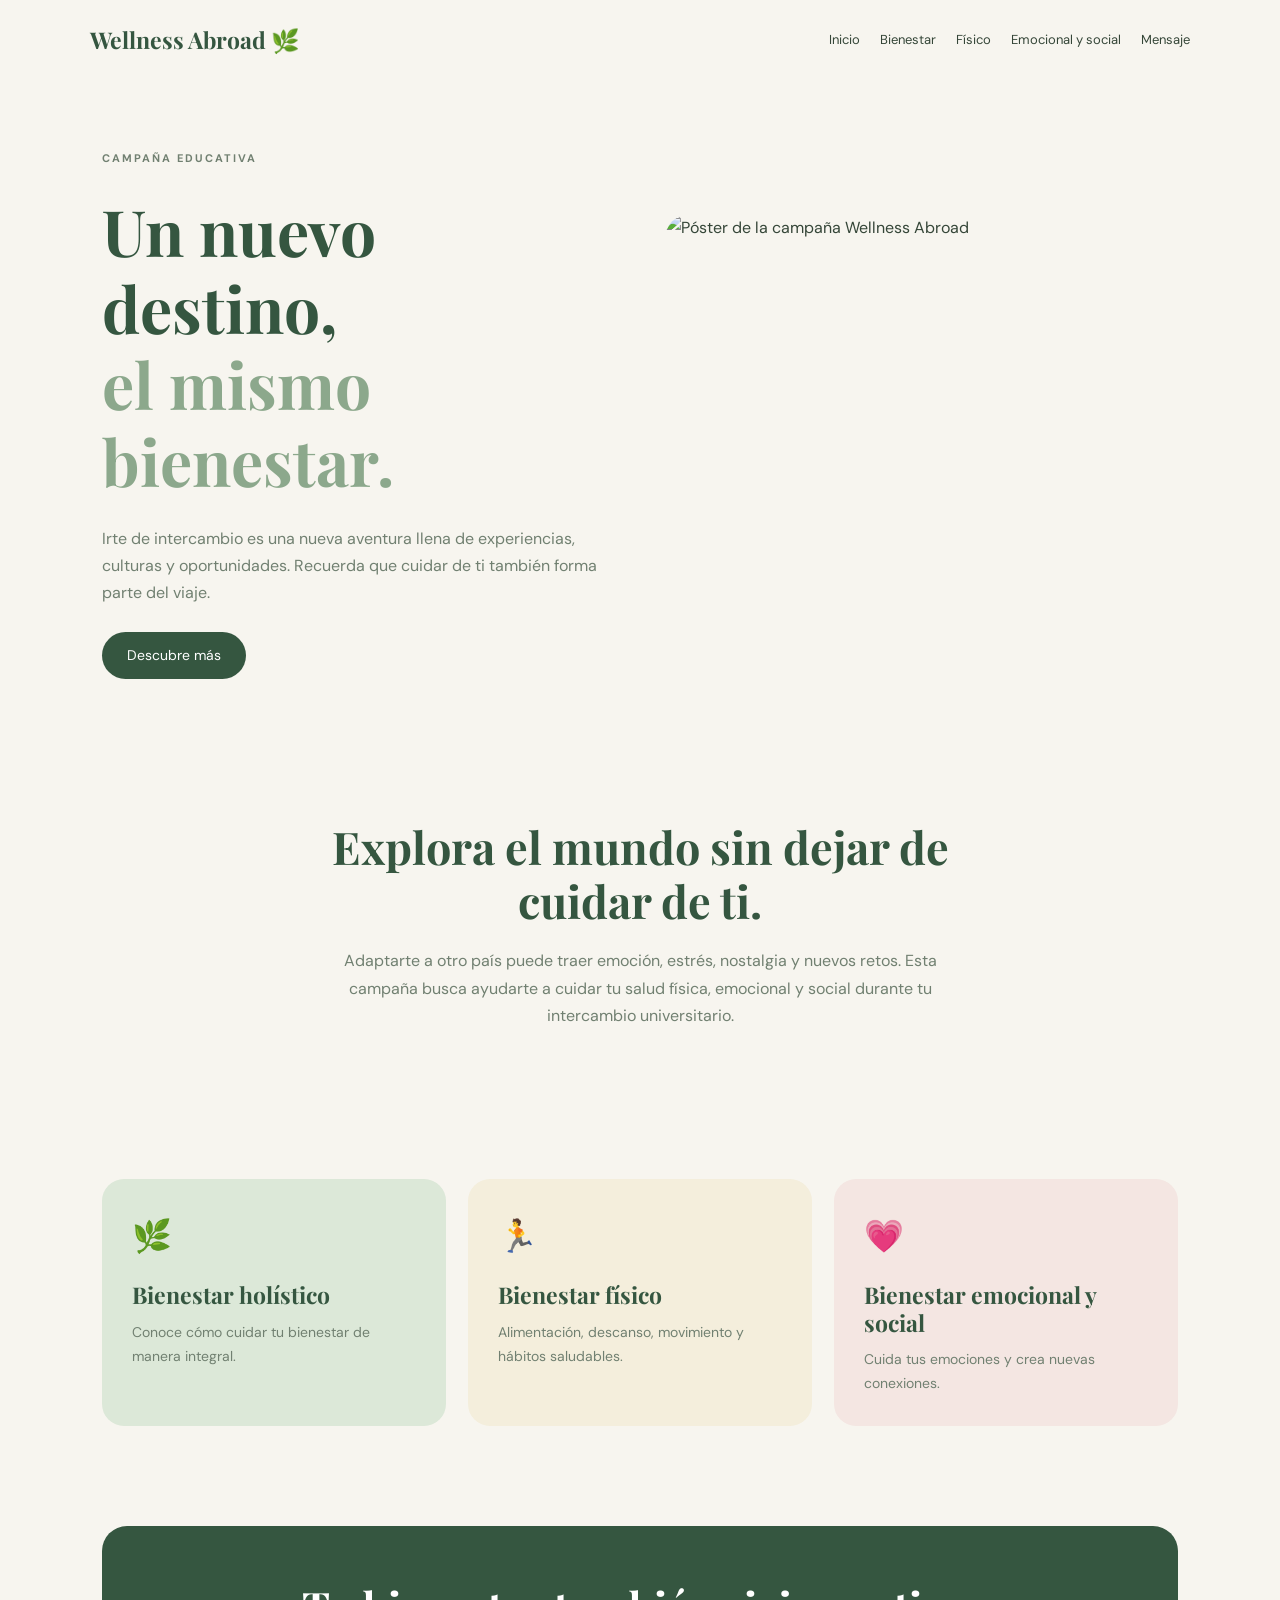
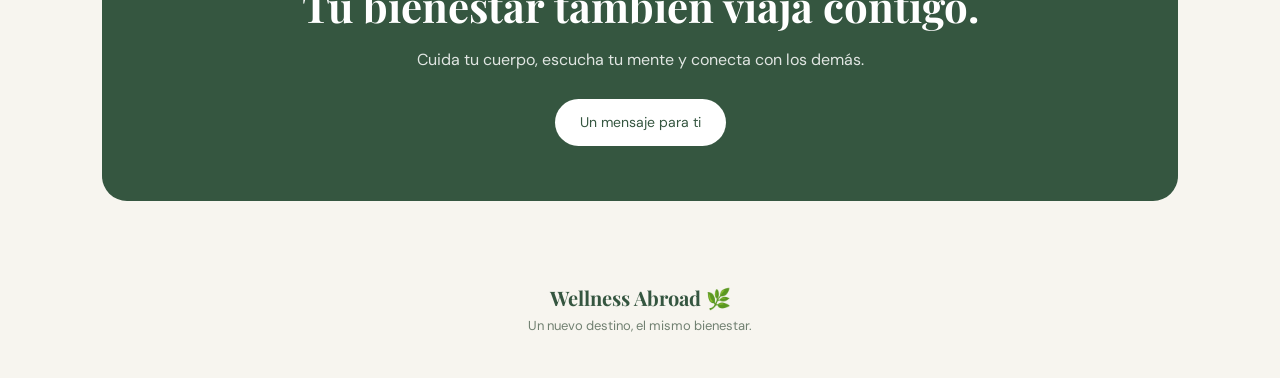
==== commit 6afc7114: "Update index.html" ====
--- a/index.html
+++ b/index.html
@@ -38,8 +38,7 @@
             <a href="bienestar.html" class="button">Descubre más</a>
         </div>
 
-        <img src="https://images.unsplash.com/photo-1488646953014-85cb44e25828?auto=format&fit=crop&w=1000&q=80"
-     alt="Viaje a un nuevo destino">
+        <img src="poster.png" alt="Póster de la campaña Wellness Abroad">
     </section>
 
     <section class="intro">
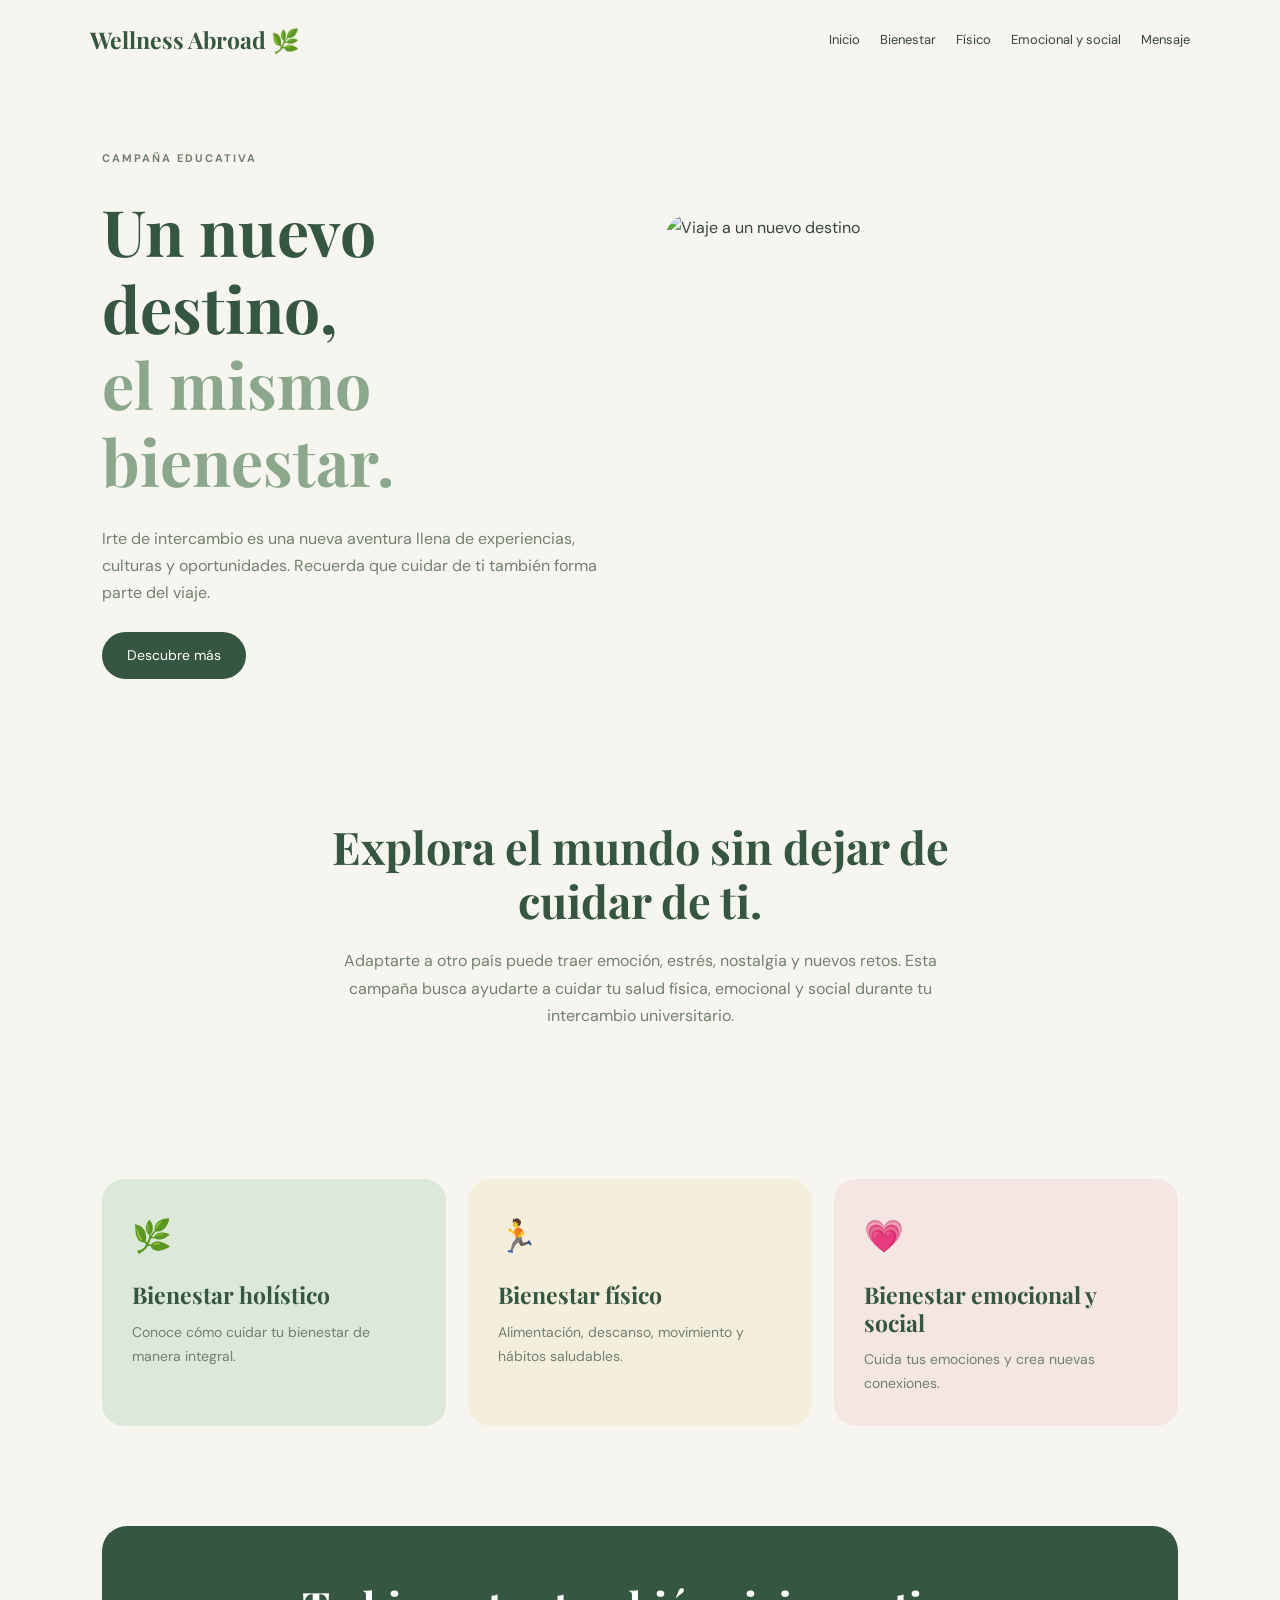
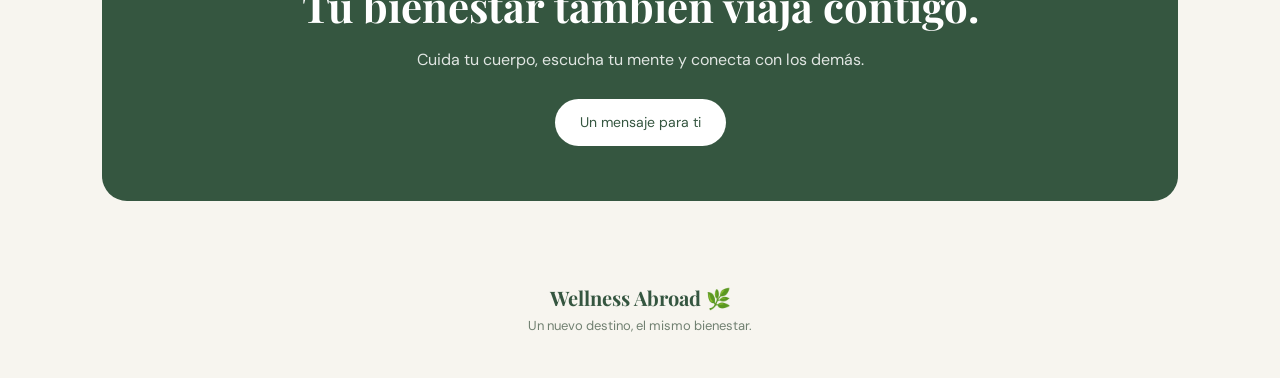
==== commit 8ba371e9: "Update index.html" ====
--- a/index.html
+++ b/index.html
@@ -38,7 +38,8 @@
             <a href="bienestar.html" class="button">Descubre más</a>
         </div>
 
-        <img src="poster.png" alt="Póster de la campaña Wellness Abroad">
+        <img src="https://images.unsplash.com/photo-1488646953014-85cb44e25828?auto=format&fit=crop&w=1000&q=80"
+             alt="Viaje a un nuevo destino">
     </section>
 
     <section class="intro">
